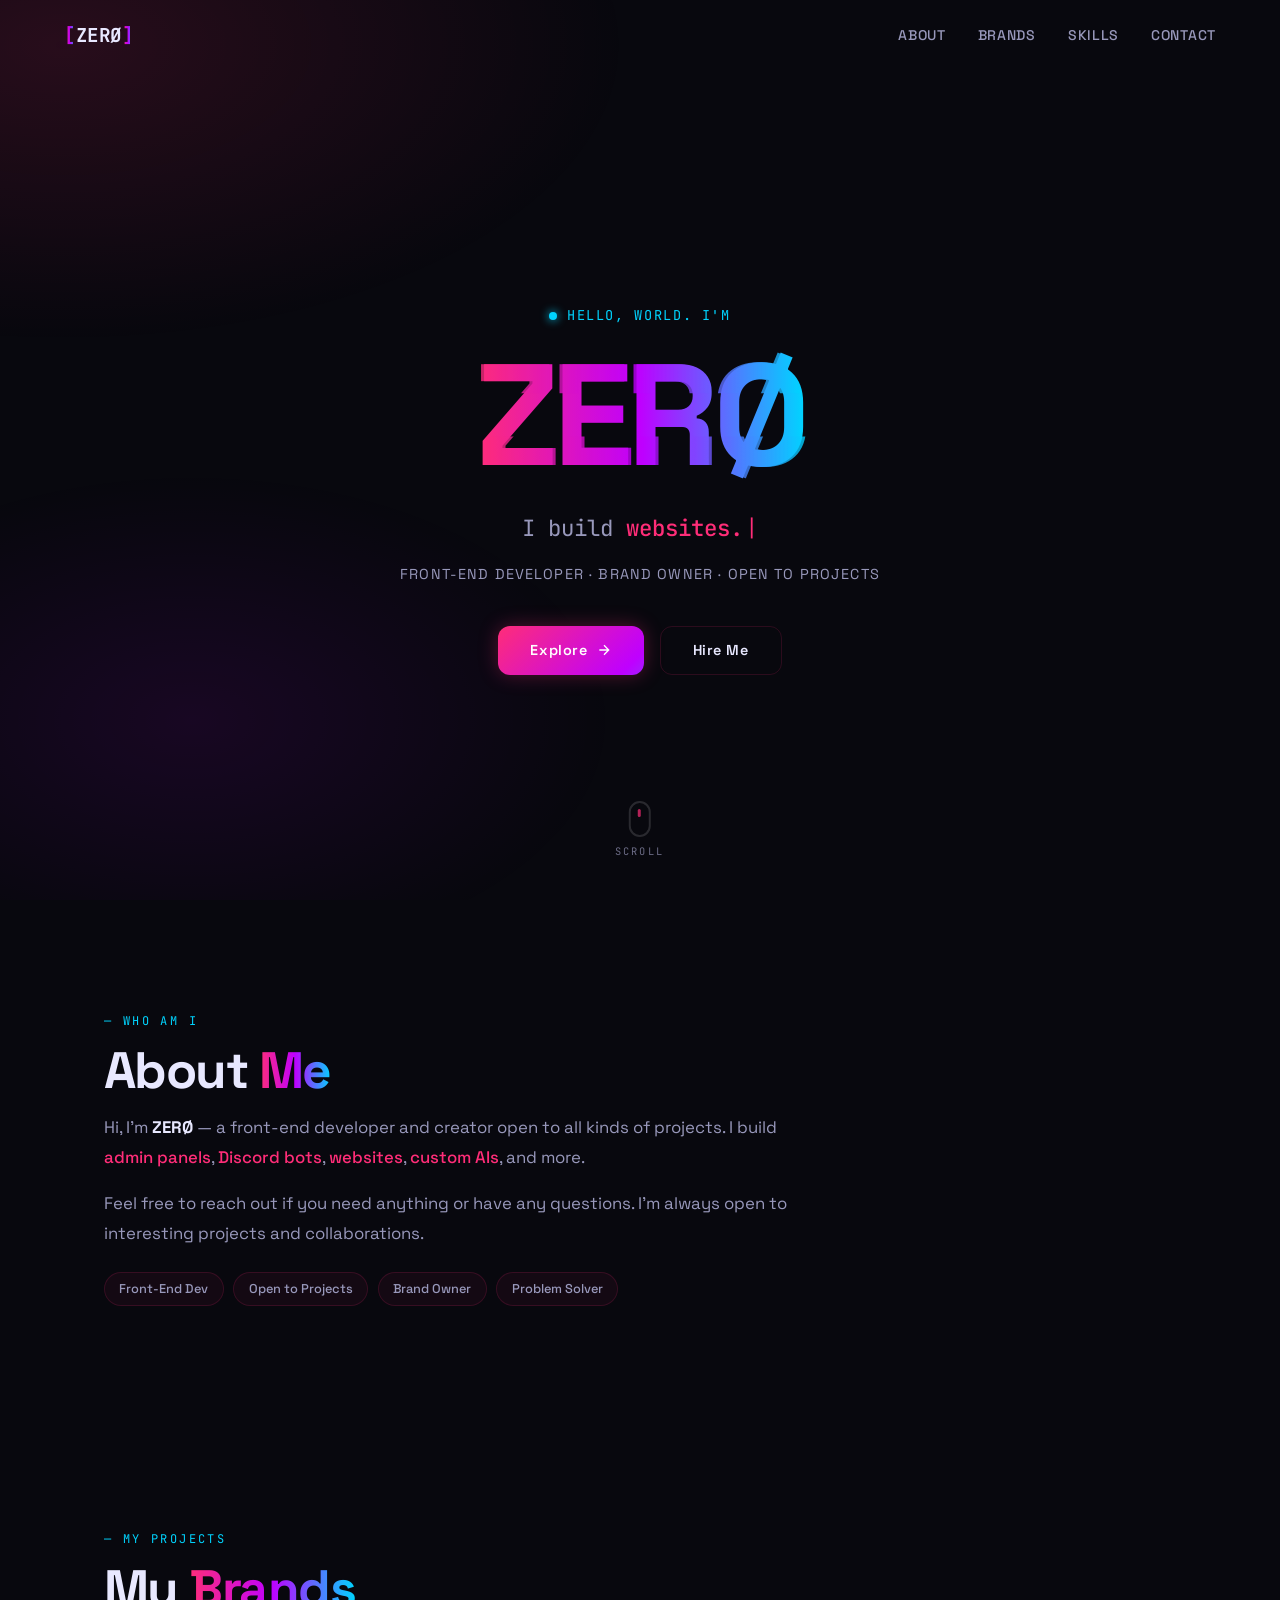
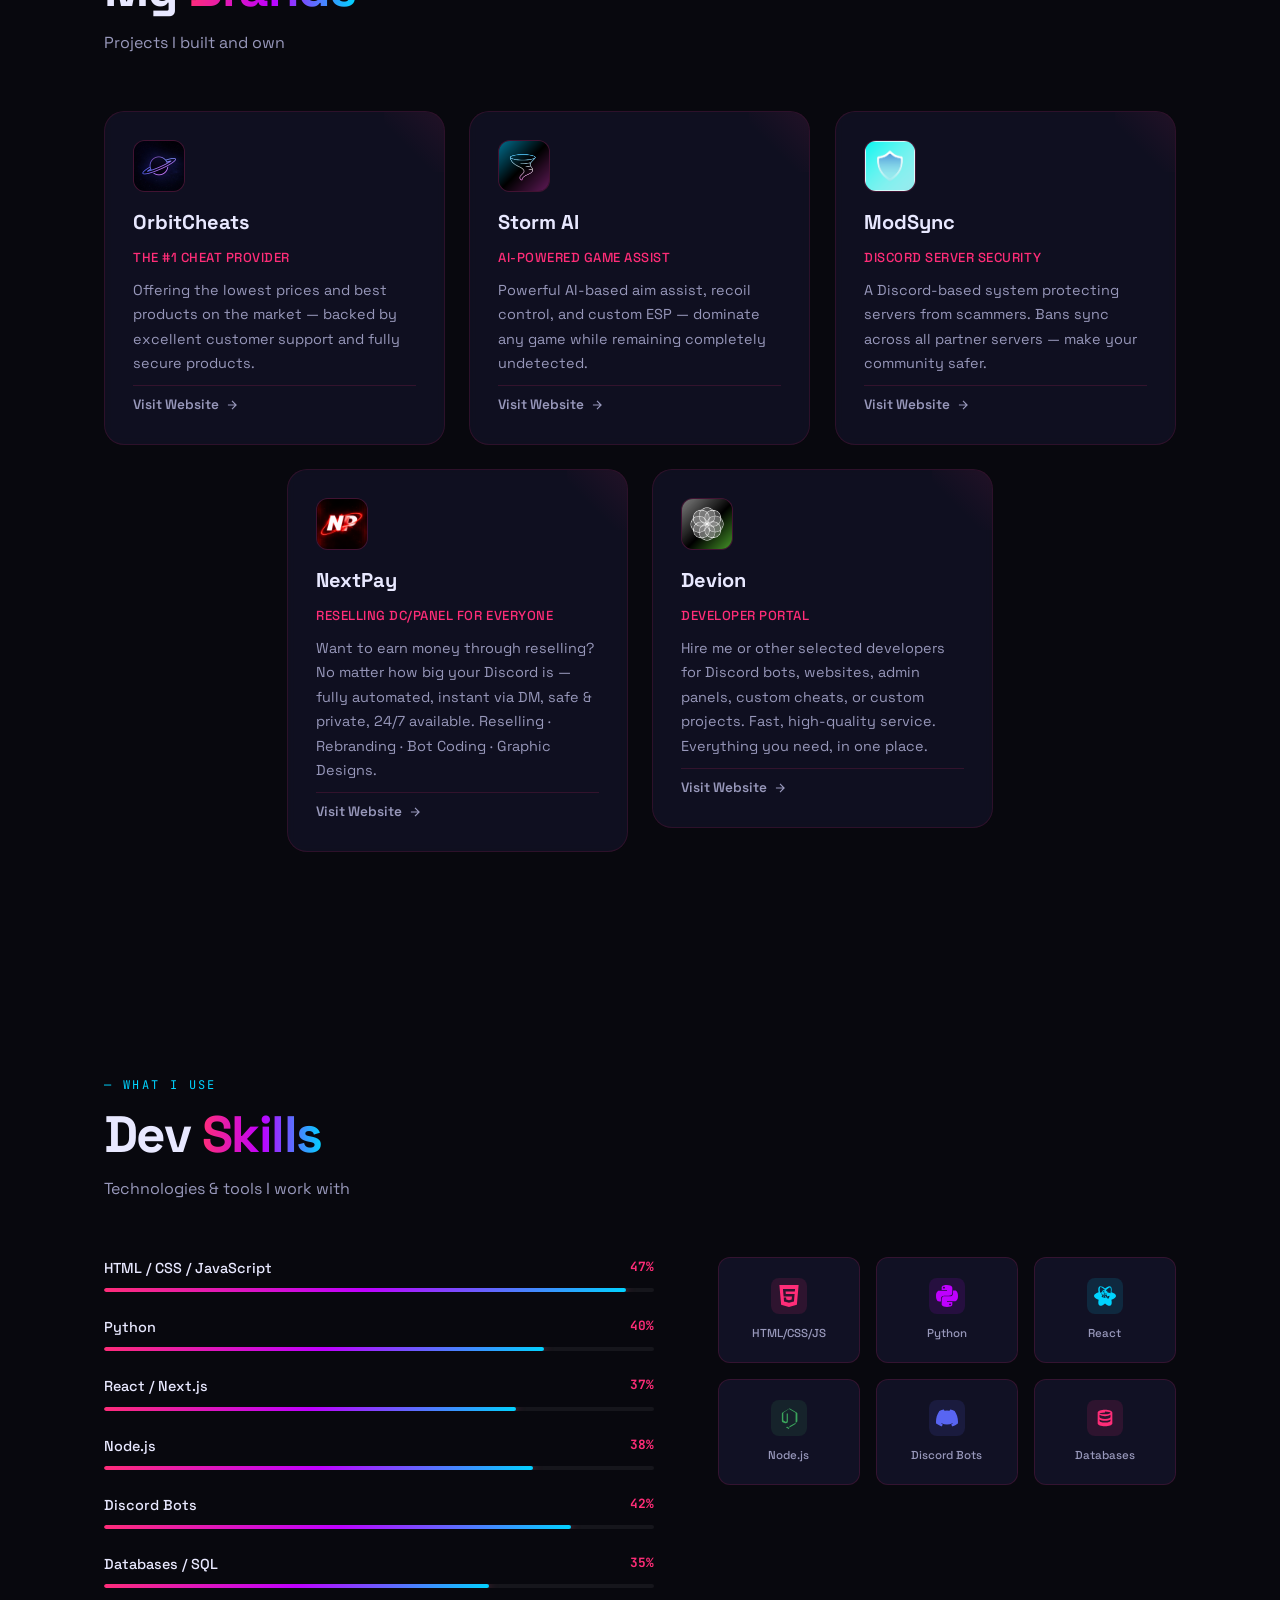
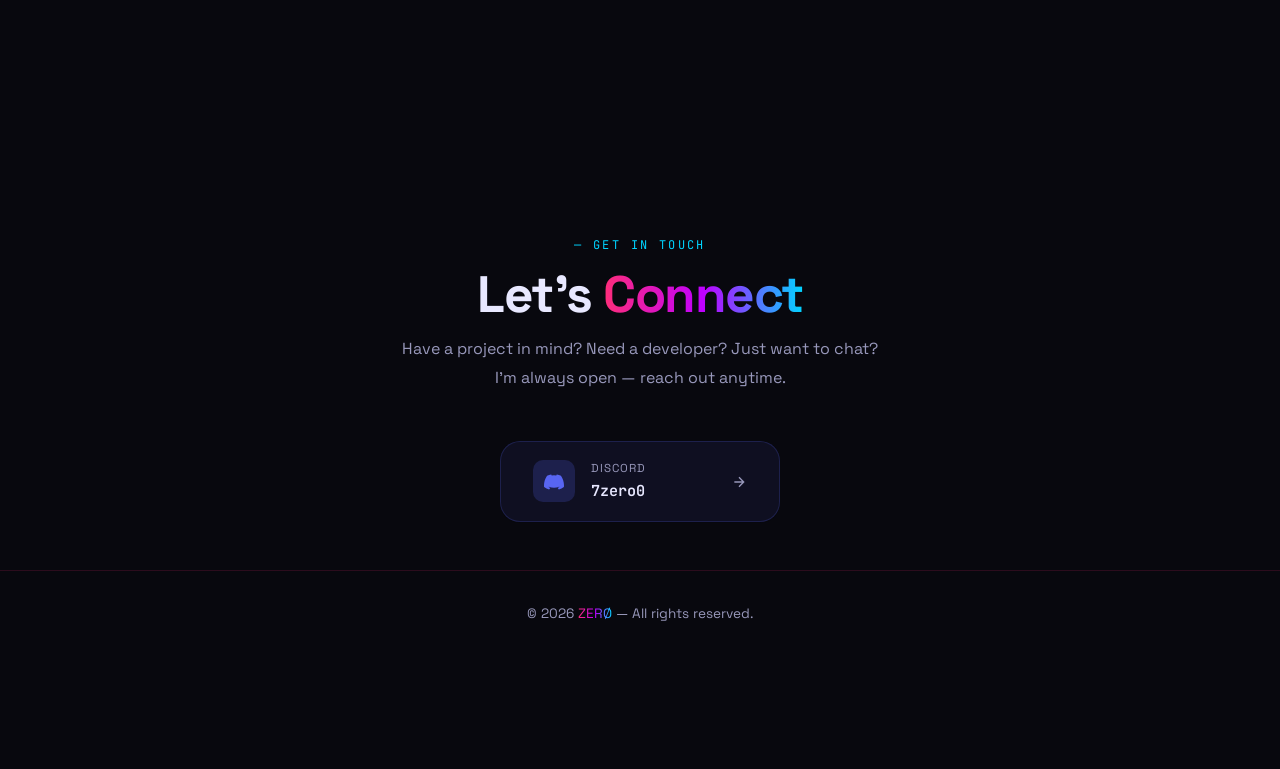
==== index.html @ 35ea1a17 "initial commit" ====
<!DOCTYPE html>
<html lang="en">
<head>
  <meta charset="UTF-8" />
  <meta name="viewport" content="width=device-width, initial-scale=1.0" />
  <title>ZERØ — Developer & Creator</title>
  <meta name="description" content="ZERØ — Front-End Developer, Brand Owner, and Creator. Open to all kinds of projects." />
  <link rel="stylesheet" href="css/style.css" />
  <link rel="preconnect" href="https://fonts.googleapis.com" />
  <link rel="preconnect" href="https://fonts.gstatic.com" crossorigin />
  <link href="https://fonts.googleapis.com/css2?family=Space+Grotesk:wght@300;400;500;600;700&family=JetBrains+Mono:wght@400;500;700&display=swap" rel="stylesheet" />
</head>
<body>

  <!-- ═══════════ LOADER ═══════════ -->
  <div id="loader">
    <div class="loader-inner">
      <div class="loader-logo">
        <span class="loader-bracket">[</span>ZERØ<span class="loader-bracket">]</span>
      </div>
      <div class="loader-bar-wrap">
        <div class="loader-bar" id="loaderBar"></div>
      </div>
      <p class="loader-text" id="loaderText">Initializing…</p>
    </div>
  </div>

  <!-- ═══════════ NAVBAR ═══════════ -->
  <nav id="navbar">
    <div class="nav-inner">
      <a href="#hero" class="nav-logo">
        <span class="logo-bracket">[</span>ZERØ<span class="logo-bracket">]</span>
      </a>
      <div class="nav-links">
        <a href="#about" class="nav-link">About</a>
        <a href="#brands" class="nav-link">Brands</a>
        <a href="#skills" class="nav-link">Skills</a>
        <a href="#contact" class="nav-link">Contact</a>
      </div>
      <button class="nav-menu-btn" id="navMenuBtn" aria-label="Menu">
        <span></span><span></span><span></span>
      </button>
    </div>
    <div class="nav-mobile-menu" id="navMobileMenu">
      <a href="#about" class="nav-mobile-link">About</a>
      <a href="#brands" class="nav-mobile-link">Brands</a>
      <a href="#skills" class="nav-mobile-link">Skills</a>
      <a href="#contact" class="nav-mobile-link">Contact</a>
    </div>
  </nav>

  <!-- ═══════════ HERO SECTION ═══════════ -->
  <section id="hero">
    <canvas id="particleCanvas"></canvas>

    <div class="hero-content">
      <div class="hero-pre-line">
        <span class="hero-pre-dot"></span>
        <span class="hero-pre-text">Hello, world. I'm</span>
      </div>
      <h1 class="hero-name">
        <span class="glitch" data-text="ZERØ">ZERØ</span>
      </h1>
      <div class="hero-tagline">
        <span class="tagline-static">I build&nbsp;</span>
        <span class="tagline-dynamic" id="typewriterEl"></span>
        <span class="typewriter-cursor">|</span>
      </div>
      <p class="hero-sub">Front-End Developer · Brand Owner · Open to Projects</p>
      <div class="hero-cta">
        <a href="#about" class="btn btn-primary">
          <span>Explore</span>
          <svg viewBox="0 0 24 24" fill="none" stroke="currentColor" stroke-width="2"><path d="M5 12h14M12 5l7 7-7 7"/></svg>
        </a>
        <a href="#contact" class="btn btn-ghost">Hire Me</a>
      </div>
    </div>

    <div class="scroll-indicator" id="scrollIndicator">
      <div class="scroll-mouse">
        <div class="scroll-wheel"></div>
      </div>
      <span>scroll</span>
    </div>
  </section>

  <!-- ═══════════ ABOUT ═══════════ -->
  <section id="about">
    <div class="section-container">
      <div class="about-grid">
        <div class="about-text reveal">
          <div class="section-label">— WHO AM I</div>
          <h2 class="section-title">About <span class="gradient-text">Me</span></h2>
          <p class="about-bio">
            Hi, I'm <strong>ZERØ</strong> — a front-end developer and creator open to all kinds of projects.
            I build <span class="inline-highlight">admin panels</span>, <span class="inline-highlight">Discord bots</span>,
            <span class="inline-highlight">websites</span>, <span class="inline-highlight">custom AIs</span>, and more.
          </p>
          <p class="about-bio">
            Feel free to reach out if you need anything or have any questions. I'm always open to interesting projects and collaborations.
          </p>
          <div class="about-tags">
            <span class="tag">Front-End Dev</span>
            <span class="tag">Open to Projects</span>
            <span class="tag">Brand Owner</span>
            <span class="tag">Problem Solver</span>
          </div>
        </div>
      </div>
    </div>
  </section>

  <!-- ═══════════ BRANDS ═══════════ -->
  <section id="brands">
    <div class="section-container">
      <div class="section-label reveal">— MY PROJECTS</div>
      <h2 class="section-title reveal">My <span class="gradient-text">Brands</span></h2>
      <p class="section-sub reveal">Projects I built and own</p>

      <div class="brands-grid">

        <!-- OrbitCheats -->
        <div class="brand-card reveal" style="--delay:0ms">
          <div class="brand-card-glow"></div>
          <div class="brand-logo-wrap">
            <img src="assets/logos/orbitcheats.jpeg" alt="OrbitCheats Logo" class="brand-logo-img"
              onload="this.classList.add('loaded'); this.nextElementSibling.style.display='none'"
              onerror="this.style.display='none'" />
            <div class="brand-logo-fallback">OC</div>
          </div>
          <h3 class="brand-name">OrbitCheats</h3>
          <p class="brand-tagline">The #1 cheat provider</p>
          <p class="brand-desc">
            Offering the lowest prices and best products on the market — backed by excellent customer support and fully secure products.
          </p>
          <a href="#" class="brand-link" target="_blank" rel="noopener">
            Visit Website
            <svg viewBox="0 0 24 24" fill="none" stroke="currentColor" stroke-width="2"><path d="M5 12h14M12 5l7 7-7 7"/></svg>
          </a>
          <div class="brand-card-corner"></div>
        </div>

        <!-- Storm AI -->
        <div class="brand-card reveal" style="--delay:200ms">
          <div class="brand-card-glow"></div>
          <div class="brand-logo-wrap">
            <img src="assets/logos/stormai.png" alt="Storm AI Logo" class="brand-logo-img"
              onload="this.classList.add('loaded'); this.nextElementSibling.style.display='none'"
              onerror="this.style.display='none'" />
            <div class="brand-logo-fallback">SAI</div>
          </div>
          <h3 class="brand-name">Storm AI</h3>
          <p class="brand-tagline">AI-powered game assist</p>
          <p class="brand-desc">
            Powerful AI-based aim assist, recoil control, and custom ESP — dominate any game while remaining completely undetected.
          </p>
          <a href="#" class="brand-link" target="_blank" rel="noopener">
            Visit Website
            <svg viewBox="0 0 24 24" fill="none" stroke="currentColor" stroke-width="2"><path d="M5 12h14M12 5l7 7-7 7"/></svg>
          </a>
          <div class="brand-card-corner"></div>
        </div>

        <!-- ModSync -->
        <div class="brand-card reveal" style="--delay:400ms">
          <div class="brand-card-glow"></div>
          <div class="brand-logo-wrap">
            <img src="assets/logos/modsync.png" alt="ModSync Logo" class="brand-logo-img"
              onload="this.classList.add('loaded'); this.nextElementSibling.style.display='none'"
              onerror="this.style.display='none'" />
            <div class="brand-logo-fallback">MS</div>
          </div>
          <h3 class="brand-name">ModSync</h3>
          <p class="brand-tagline">Discord server security</p>
          <p class="brand-desc">
            A Discord-based system protecting servers from scammers. Bans sync across all partner servers — make your community safer.
          </p>
          <a href="#" class="brand-link" target="_blank" rel="noopener">
            Visit Website
            <svg viewBox="0 0 24 24" fill="none" stroke="currentColor" stroke-width="2"><path d="M5 12h14M12 5l7 7-7 7"/></svg>
          </a>
          <div class="brand-card-corner"></div>
        </div>

        <!-- NextPay -->
        <div class="brand-card reveal" style="--delay:600ms">
          <div class="brand-card-glow"></div>
          <div class="brand-logo-wrap">
            <img src="assets/logos/nextpay.png" alt="NextPay Logo" class="brand-logo-img"
              onload="this.classList.add('loaded'); this.nextElementSibling.style.display='none'"
              onerror="this.style.display='none'" />
            <div class="brand-logo-fallback">NP</div>
          </div>
          <h3 class="brand-name">NextPay</h3>
          <p class="brand-tagline">Reselling DC/Panel for everyone</p>
          <p class="brand-desc">
            Want to earn money through reselling? No matter how big your Discord is — fully automated, instant via DM, safe &amp; private, 24/7 available. Reselling · Rebranding · Bot Coding · Graphic Designs.
          </p>
          <a href="#" class="brand-link" target="_blank" rel="noopener">
            Visit Website
            <svg viewBox="0 0 24 24" fill="none" stroke="currentColor" stroke-width="2"><path d="M5 12h14M12 5l7 7-7 7"/></svg>
          </a>
          <div class="brand-card-corner"></div>
        </div>

        <!-- Devion -->
        <div class="brand-card reveal" style="--delay:800ms">
          <div class="brand-card-glow"></div>
          <div class="brand-logo-wrap">
            <img src="assets/logos/devion.png" alt="Devion Logo" class="brand-logo-img"
              onload="this.classList.add('loaded'); this.nextElementSibling.style.display='none'"
              onerror="this.style.display='none'" />
            <div class="brand-logo-fallback">DEV</div>
          </div>
          <h3 class="brand-name">Devion</h3>
          <p class="brand-tagline">Developer portal</p>
          <p class="brand-desc">
            Hire me or other selected developers for Discord bots, websites, admin panels, custom cheats, or custom projects. Fast, high-quality service. Everything you need, in one place.
          </p>
          <a href="#" class="brand-link" target="_blank" rel="noopener">
            Visit Website
            <svg viewBox="0 0 24 24" fill="none" stroke="currentColor" stroke-width="2"><path d="M5 12h14M12 5l7 7-7 7"/></svg>
          </a>
          <div class="brand-card-corner"></div>
        </div>

      </div>
    </div>
  </section>

  <!-- ═══════════ SKILLS ═══════════ -->
  <section id="skills">
    <div class="section-container">
      <div class="section-label reveal">— WHAT I USE</div>
      <h2 class="section-title reveal">Dev <span class="gradient-text">Skills</span></h2>
      <p class="section-sub reveal">Technologies & tools I work with</p>

      <div class="skills-layout">

        <div class="skill-bars reveal-left">
          <div class="skill-item" data-width="95">
            <div class="skill-header">
              <span class="skill-name">HTML / CSS / JavaScript</span>
              <span class="skill-pct">95%</span>
            </div>
            <div class="skill-track"><div class="skill-fill"></div></div>
          </div>
          <div class="skill-item" data-width="80">
            <div class="skill-header">
              <span class="skill-name">Python</span>
              <span class="skill-pct">80%</span>
            </div>
            <div class="skill-track"><div class="skill-fill"></div></div>
          </div>
          <div class="skill-item" data-width="75">
            <div class="skill-header">
              <span class="skill-name">React / Next.js</span>
              <span class="skill-pct">75%</span>
            </div>
            <div class="skill-track"><div class="skill-fill"></div></div>
          </div>
          <div class="skill-item" data-width="78">
            <div class="skill-header">
              <span class="skill-name">Node.js</span>
              <span class="skill-pct">78%</span>
            </div>
            <div class="skill-track"><div class="skill-fill"></div></div>
          </div>
          <div class="skill-item" data-width="85">
            <div class="skill-header">
              <span class="skill-name">Discord Bots</span>
              <span class="skill-pct">85%</span>
            </div>
            <div class="skill-track"><div class="skill-fill"></div></div>
          </div>
          <div class="skill-item" data-width="70">
            <div class="skill-header">
              <span class="skill-name">Databases / SQL</span>
              <span class="skill-pct">70%</span>
            </div>
            <div class="skill-track"><div class="skill-fill"></div></div>
          </div>
        </div>

        <div class="skill-icons reveal-right">
          <div class="skill-icon-card" data-tilt>
            <div class="sic-icon html-icon">
              <svg viewBox="0 0 24 24" fill="currentColor"><path d="M1.5 0h21l-1.91 21.563L11.977 24l-8.564-2.438L1.5 0zm7.031 9.75l-.232-2.718 10.059.003.23-2.622L5.412 4.41l.698 8.01h9.126l-.326 3.426-2.91.804-2.955-.81-.188-2.11H6.248l.33 4.171L12 19.351l5.379-1.443.744-8.157H8.531z"/></svg>
            </div>
            <span>HTML/CSS/JS</span>
          </div>
          <div class="skill-icon-card" data-tilt>
            <div class="sic-icon py-icon">
              <svg viewBox="0 0 24 24" fill="currentColor"><path d="M11.914 0C5.82 0 6.2 2.656 6.2 2.656l.007 2.752h5.814v.826H3.9S0 5.789 0 11.969c0 6.18 3.403 5.963 3.403 5.963h2.032v-2.867s-.109-3.402 3.351-3.402h5.765s3.24.052 3.24-3.13V3.19S18.28 0 11.914 0zm-3.21 1.843a1.043 1.043 0 1 1 0 2.086 1.043 1.043 0 0 1 0-2.086zM12.086 24c6.094 0 5.714-2.656 5.714-2.656l-.007-2.752h-5.814v-.826H20.1S24 18.211 24 12.031c0-6.18-3.403-5.963-3.403-5.963h-2.032v2.867s.109 3.402-3.351 3.402H9.449S6.209 12.285 6.209 15.467v5.342S5.72 24 12.086 24zm3.21-1.843a1.043 1.043 0 1 1 0-2.086 1.043 1.043 0 0 1 0 2.086z"/></svg>
            </div>
            <span>Python</span>
          </div>
          <div class="skill-icon-card" data-tilt>
            <div class="sic-icon react-icon">
              <svg viewBox="0 0 24 24" fill="currentColor"><path d="M14.23 12.004a2.236 2.236 0 0 1-2.235 2.236 2.236 2.236 0 0 1-2.236-2.236 2.236 2.236 0 0 1 2.235-2.236 2.236 2.236 0 0 1 2.236 2.236zm2.648-10.69c-1.346 0-3.107.96-4.888 2.622-1.78-1.653-3.542-2.602-4.887-2.602-.41 0-.783.093-1.106.278-1.375.793-1.683 3.264-.973 6.365C1.98 8.917 0 10.42 0 12.004c0 1.59 1.99 3.097 5.043 4.03-.704 3.113-.39 5.588.988 6.38.32.187.69.275 1.102.275 1.345 0 3.107-.96 4.888-2.624 1.78 1.654 3.542 2.603 4.887 2.603.41 0 .783-.09 1.106-.275 1.374-.792 1.683-3.263.973-6.365C22.02 15.096 24 13.59 24 12.004c0-1.59-1.99-3.097-5.043-4.032.704-3.11.39-5.587-.988-6.38a2.167 2.167 0 0 0-1.088-.278zm-.005 1.09c.247 0 .45.05.63.153.987.57 1.21 2.694.665 5.408-.062.307-.133.622-.214.94a23.5 23.5 0 0 0-3.048-.822 23.35 23.35 0 0 0-2.008-2.44c1.106-1.047 2.19-1.84 3.166-2.338.374-.19.72-.286 1.01-.286v-.615zm-9.25.068c.29 0 .64.095 1.01.285.977.5 2.06 1.286 3.166 2.338a23.507 23.507 0 0 0-2.012 2.44 23.56 23.56 0 0 0-3.049.82c-.081-.313-.15-.617-.212-.907-.55-2.727-.33-4.855.657-5.42.176-.1.38-.155.63-.155l-.19.599zm4.735 6.931a23.18 23.18 0 0 1 .79-.014c.265 0 .527.005.788.014L12 11.38l-.637 1.023zm-3.779-1.75a23.25 23.25 0 0 1 1.43-2.51c.302.434.59.884.857 1.347.268.462.512.927.733 1.39a21.66 21.66 0 0 0-3.02-.227zm6.557-.227c-.27-.463-.514-.927-.733-1.39a21.18 21.18 0 0 0-.857-1.347 21.18 21.18 0 0 1 1.433 2.51c-.267.01-.538.018-.81.028l-.033-.801zm-5.81 4.29a23.178 23.178 0 0 1-1.43-2.51c.268.01.54.018.81.027l.036.8a21.66 21.66 0 0 1 .584 1.682zm3.779 1.75a23.18 23.18 0 0 1-.79.014c-.265 0-.527-.005-.788-.014L12 12.62l.637-1.023zm-5.025-.796c.302-.434.59-.884.857-1.347.268-.462.512-.927.733-1.39.276.79.588 1.59.938 2.39-.27.46-.54.915-.81 1.347a21.74 21.74 0 0 1-1.718-.999zm5.025 2.546a21.18 21.18 0 0 1-1.433-2.51c.267-.01.538-.018.81-.028l.033.801a21.18 21.18 0 0 1-.41 1.737zm3.779-2.546c-.27.463-.514.927-.733 1.39a21.18 21.18 0 0 0-.857 1.347 21.18 21.18 0 0 1-1.433-2.51c.267.01.538.018.81.028l.033-.801a21.66 21.66 0 0 1 2.18-.454zm-5.81-4.29c.27.045.54.094.81.152a21.18 21.18 0 0 1-.584 1.682l-.036.8c-.27-.01-.54-.018-.81-.027a23.178 23.178 0 0 1 .62-2.607z"/></svg>
            </div>
            <span>React</span>
          </div>
          <div class="skill-icon-card" data-tilt>
            <div class="sic-icon node-icon">
              <svg viewBox="0 0 24 24" fill="currentColor"><path d="M11.998 24a1.46 1.46 0 0 1-.733-.196l-2.335-1.38c-.348-.195-.178-.264-.063-.304.465-.162.559-.198 1.054-.479a.176.176 0 0 1 .171.014l1.793 1.063c.065.037.157.037.216 0l6.991-4.037c.065-.037.107-.111.107-.187V6.506c0-.079-.042-.15-.11-.189l-6.988-4.033a.208.208 0 0 0-.214 0L5.892 6.317c-.068.04-.11.112-.11.19v8.07c0 .079.042.152.109.188l1.914 1.105c1.039.52 1.674-.092 1.674-.708V7.259c0-.114.091-.202.203-.202h.883c.11 0 .202.088.202.202v8.403c0 1.388-.757 2.183-2.075 2.183-.405 0-.724 0-1.614-.439L4.944 16.5a1.474 1.474 0 0 1-.733-1.274V7.157c0-.526.28-1.015.733-1.274l6.991-4.04a1.52 1.52 0 0 1 1.466 0l6.991 4.04c.453.26.734.749.734 1.274v8.07c0 .526-.281 1.013-.734 1.275l-6.991 4.039a1.46 1.46 0 0 1-.733.196z"/></svg>
            </div>
            <span>Node.js</span>
          </div>
          <div class="skill-icon-card" data-tilt>
            <div class="sic-icon discord-icon">
              <svg viewBox="0 0 24 24" fill="currentColor"><path d="M20.317 4.37a19.791 19.791 0 0 0-4.885-1.515.074.074 0 0 0-.079.037c-.21.375-.444.864-.608 1.25a18.27 18.27 0 0 0-5.487 0 12.64 12.64 0 0 0-.617-1.25.077.077 0 0 0-.079-.037A19.736 19.736 0 0 0 3.677 4.37a.07.07 0 0 0-.032.027C.533 9.046-.32 13.58.099 18.057a.082.082 0 0 0 .031.057 19.9 19.9 0 0 0 5.993 3.03.078.078 0 0 0 .084-.028c.462-.63.874-1.295 1.226-1.994a.076.076 0 0 0-.041-.106 13.107 13.107 0 0 1-1.872-.892.077.077 0 0 1-.008-.128 10.2 10.2 0 0 0 .372-.292.074.074 0 0 1 .077-.01c3.928 1.793 8.18 1.793 12.062 0a.074.074 0 0 1 .078.01c.12.098.246.198.373.292a.077.077 0 0 1-.006.127 12.299 12.299 0 0 1-1.873.892.077.077 0 0 0-.041.107c.36.698.772 1.362 1.225 1.993a.076.076 0 0 0 .084.028 19.839 19.839 0 0 0 6.002-3.03.077.077 0 0 0 .032-.054c.5-5.177-.838-9.674-3.549-13.66a.061.061 0 0 0-.031-.03z"/></svg>
            </div>
            <span>Discord Bots</span>
          </div>
          <div class="skill-icon-card" data-tilt>
            <div class="sic-icon db-icon">
              <svg viewBox="0 0 24 24" fill="currentColor"><path d="M12 3C7.582 3 4 4.343 4 6v12c0 1.657 3.582 3 8 3s8-1.343 8-3V6c0-1.657-3.582-3-8-3zm0 2c3.866 0 6 1.007 6 1 0 .993-2.134 2-6 2S6 6.993 6 7c0-.007 2.134-1 6-1zm6 3.5V11c0 .993-2.134 2-6 2s-6-1.007-6-2V8.5c1.312.91 3.464 1.5 6 1.5s4.688-.59 6-1.5zm0 5V15c0 .993-2.134 2-6 2s-6-1.007-6-2v-1.5c1.312.91 3.464 1.5 6 1.5s4.688-.59 6-1.5z"/></svg>
            </div>
            <span>Databases</span>
          </div>
        </div>
      </div>
    </div>
  </section>

  <!-- ═══════════ CONTACT ═══════════ -->
  <section id="contact">
    <div class="section-container">
      <div class="contact-inner reveal">
        <div class="section-label">— GET IN TOUCH</div>
        <h2 class="section-title">Let's <span class="gradient-text">Connect</span></h2>
        <p class="contact-sub">
          Have a project in mind? Need a developer? Just want to chat?<br />
          I'm always open — reach out anytime.
        </p>
        <div class="contact-links">
          <a href="https://discord.com/users/1229013813886717976" target="_blank" rel="noopener" class="contact-card">
            <div class="contact-card-icon discord-bg">
              <svg viewBox="0 0 24 24" fill="currentColor"><path d="M20.317 4.37a19.791 19.791 0 0 0-4.885-1.515.074.074 0 0 0-.079.037c-.21.375-.444.864-.608 1.25a18.27 18.27 0 0 0-5.487 0 12.64 12.64 0 0 0-.617-1.25.077.077 0 0 0-.079-.037A19.736 19.736 0 0 0 3.677 4.37a.07.07 0 0 0-.032.027C.533 9.046-.32 13.58.099 18.057a.082.082 0 0 0 .031.057 19.9 19.9 0 0 0 5.993 3.03.078.078 0 0 0 .084-.028c.462-.63.874-1.295 1.226-1.994a.076.076 0 0 0-.041-.106 13.107 13.107 0 0 1-1.872-.892.077.077 0 0 1-.008-.128 10.2 10.2 0 0 0 .372-.292.074.074 0 0 1 .077-.01c3.928 1.793 8.18 1.793 12.062 0a.074.074 0 0 1 .078.01c.12.098.246.198.373.292a.077.077 0 0 1-.006.127 12.299 12.299 0 0 1-1.873.892.077.077 0 0 0-.041.107c.36.698.772 1.362 1.225 1.993a.076.076 0 0 0 .084.028 19.839 19.839 0 0 0 6.002-3.03.077.077 0 0 0 .032-.054c.5-5.177-.838-9.674-3.549-13.66a.061.061 0 0 0-.031-.03z"/></svg>
            </div>
            <div class="contact-card-text">
              <span class="contact-card-label">Discord</span>
              <span class="contact-card-value">7zero0</span>
            </div>
            <svg class="contact-card-arrow" viewBox="0 0 24 24" fill="none" stroke="currentColor" stroke-width="2"><path d="M5 12h14M12 5l7 7-7 7"/></svg>
          </a>
        </div>
      </div>
    </div>
    <!-- Footer -->
    <footer class="footer">
      <p>© 2026 <span class="gradient-text">ZERØ</span> — All rights reserved.</p>
    </footer>
  </section>

  <!-- ═══════════ SCRIPTS ═══════════ -->
  <script src="js/main.js"></script>
  <script src="js/animations.js"></script>
</body>
</html>
---- css/style.css ----
/* ═══════════════════════════════════════════
   ZERO — Personal Website
   Color Palette: Pink + Purple + Ice Blue
   Author: Zero
═══════════════════════════════════════════ */

/* ── Variables ── */
:root {
  --bg:          #08080E;
  --bg-2:        #0D0D18;
  --bg-3:        #111124;
  --pink:        #FF2D78;
  --purple:      #BF00FF;
  --blue:        #00D4FF;
  --white:       #E8E8FF;
  --white-muted: #9898BB;
  --border:      rgba(255,45,120,0.15);
  --border-blue: rgba(0,212,255,0.15);
  --glow-pink:   0 0 30px rgba(255,45,120,0.35);
  --glow-blue:   0 0 30px rgba(0,212,255,0.35);
  --glow-purple: 0 0 30px rgba(191,0,255,0.35);
  --grad:        linear-gradient(135deg, var(--pink), var(--purple), var(--blue));
  --grad-text:   linear-gradient(90deg, var(--pink) 0%, var(--purple) 50%, var(--blue) 100%);
  --radius:      12px;
  --radius-lg:   20px;
  --transition:  0.3s ease;
  --font-main:   'Space Grotesk', sans-serif;
  --font-mono:   'JetBrains Mono', monospace;
}

/* ── Reset & Base ── */
*, *::before, *::after { box-sizing: border-box; margin: 0; padding: 0; }

html {
  scroll-behavior: smooth;
  scrollbar-width: thin;
  scrollbar-color: var(--pink) var(--bg-2);
}
html::-webkit-scrollbar { width: 4px; }
html::-webkit-scrollbar-track { background: var(--bg-2); }
html::-webkit-scrollbar-thumb { background: var(--pink); border-radius: 2px; }

body {
  background: var(--bg);
  color: var(--white);
  font-family: var(--font-main);
  font-size: 16px;
  line-height: 1.6;
  overflow-x: hidden;
  cursor: default;
}

/* Single unified background gradient — fixed so it looks the same in every section */
body::before {
  content: '';
  position: fixed;
  inset: 0;
  z-index: 0;
  pointer-events: none;
  background:
    radial-gradient(ellipse 80% 60% at 5% 5%, rgba(255,45,120,0.13) 0%, transparent 55%),
    radial-gradient(ellipse 60% 50% at 15% 80%, rgba(191,0,255,0.09) 0%, transparent 55%);
}

section { position: relative; z-index: 1; }

a { text-decoration: none; color: inherit; }
img { display: block; max-width: 100%; }
button { cursor: pointer; font-family: inherit; border: none; background: none; }

/* ════════════════════════════════════
   LOADER
════════════════════════════════════ */
#loader {
  position: fixed;
  inset: 0;
  z-index: 9999;
  background: var(--bg);
  display: flex;
  align-items: center;
  justify-content: center;
  transition: opacity 0.7s ease, visibility 0.7s ease;
}

#loader.hidden {
  opacity: 0;
  visibility: hidden;
  pointer-events: none;
}

.loader-inner {
  display: flex;
  flex-direction: column;
  align-items: center;
  gap: 1.5rem;
  width: 260px;
}

.loader-logo {
  font-family: var(--font-mono);
  font-size: 2rem;
  font-weight: 700;
  color: var(--white);
  letter-spacing: 0.05em;
  animation: loaderPulse 1.6s ease-in-out infinite;
}

.loader-bracket {
  background: var(--grad-text);
  -webkit-background-clip: text;
  -webkit-text-fill-color: transparent;
  background-clip: text;
}

.loader-bar-wrap {
  width: 100%;
  height: 3px;
  background: rgba(255,255,255,0.07);
  border-radius: 2px;
  overflow: hidden;
}

.loader-bar {
  height: 100%;
  width: 0%;
  background: var(--grad);
  border-radius: 2px;
  transition: width 0.08s linear;
  box-shadow: 0 0 12px rgba(255,45,120,0.6);
}

.loader-text {
  font-family: var(--font-mono);
  font-size: 0.72rem;
  color: var(--white-muted);
  letter-spacing: 0.18em;
  text-transform: uppercase;
}

@keyframes loaderPulse {
  0%, 100% { opacity: 1; }
  50%       { opacity: 0.5; }
}

/* ════════════════════════════════════
   NAVBAR
════════════════════════════════════ */
#navbar {
  position: fixed;
  top: 0;
  left: 0;
  right: 0;
  z-index: 100;
  padding: 0 5%;
  transition: background 0.4s, box-shadow 0.4s, padding 0.4s;
}

#navbar.scrolled {
  background: rgba(8, 8, 14, 0.85);
  backdrop-filter: blur(20px);
  -webkit-backdrop-filter: blur(20px);
  box-shadow: 0 1px 0 var(--border);
  padding-top: 0;
}

.nav-inner {
  display: flex;
  align-items: center;
  justify-content: space-between;
  height: 70px;
}

.nav-logo {
  font-family: var(--font-mono);
  font-size: 1.2rem;
  font-weight: 700;
  letter-spacing: -0.02em;
  color: var(--white);
  transition: var(--transition);
}

.logo-bracket {
  background: var(--grad-text);
  -webkit-background-clip: text;
  -webkit-text-fill-color: transparent;
  background-clip: text;
}

.nav-logo:hover { opacity: 0.8; }

.nav-links {
  display: flex;
  gap: 2rem;
}

.nav-link {
  font-size: 0.875rem;
  font-weight: 500;
  color: var(--white-muted);
  letter-spacing: 0.05em;
  text-transform: uppercase;
  position: relative;
  transition: color var(--transition);
}
.nav-link::after {
  content: '';
  position: absolute;
  bottom: -4px;
  left: 0;
  width: 0;
  height: 1px;
  background: var(--grad-text);
  transition: width var(--transition);
}
.nav-link:hover { color: var(--white); }
.nav-link:hover::after { width: 100%; }

.nav-menu-btn {
  display: none;
  flex-direction: column;
  gap: 5px;
  padding: 8px;
}
.nav-menu-btn span {
  display: block;
  width: 22px;
  height: 2px;
  background: var(--white);
  border-radius: 2px;
  transition: var(--transition);
}

.nav-mobile-menu {
  display: none;
  flex-direction: column;
  background: rgba(8,8,14,0.97);
  backdrop-filter: blur(20px);
  border-top: 1px solid var(--border);
  padding: 1rem 5%;
}
.nav-mobile-link {
  padding: 0.75rem 0;
  font-size: 0.9rem;
  color: var(--white-muted);
  border-bottom: 1px solid var(--border);
  transition: color var(--transition);
}
.nav-mobile-link:last-child { border-bottom: none; }
.nav-mobile-link:hover { color: var(--white); }

/* ════════════════════════════════════
   HERO SECTION
════════════════════════════════════ */
#hero {
  position: relative;
  min-height: 100vh;
  display: flex;
  align-items: center;
  justify-content: center;
  overflow: hidden;
}

#particleCanvas {
  position: absolute;
  inset: 0;
  z-index: 0;
}

/* hero-bg-gradient removed — universal body::before handles all backgrounds */

.hero-content {
  position: relative;
  z-index: 2;
  text-align: center;
  padding: 80px 5% 0;
  max-width: 900px;
}

.hero-pre-line {
  display: flex;
  align-items: center;
  justify-content: center;
  gap: 0.6rem;
  margin-bottom: 1rem;
  opacity: 0;
  animation: fadeSlideUp 0.8s 0.3s forwards;
}
.hero-pre-dot {
  width: 8px; height: 8px;
  border-radius: 50%;
  background: var(--blue);
  box-shadow: 0 0 10px var(--blue);
  animation: pulse 2s infinite;
}
.hero-pre-text {
  font-family: var(--font-mono);
  font-size: 0.85rem;
  color: var(--blue);
  letter-spacing: 0.12em;
  text-transform: uppercase;
}

/* Glitch Effect */
.hero-name {
  font-size: clamp(4rem, 12vw, 9rem);
  font-weight: 700;
  line-height: 1;
  letter-spacing: -0.04em;
  margin-bottom: 1.5rem;
  opacity: 0;
  animation: fadeSlideUp 0.8s 0.5s forwards;
}

.glitch {
  position: relative;
  display: inline-block;
  background: var(--grad-text);
  -webkit-background-clip: text;
  -webkit-text-fill-color: transparent;
  background-clip: text;
}

.glitch::before,
.glitch::after {
  content: attr(data-text);
  position: absolute;
  top: 0; left: 0;
  width: 100%;
  background: var(--grad-text);
  -webkit-background-clip: text;
  -webkit-text-fill-color: transparent;
  background-clip: text;
}

.glitch::before {
  animation: glitch1 4s infinite;
  clip-path: polygon(0 0, 100% 0, 100% 35%, 0 35%);
  transform: translate(-3px, 0);
  opacity: 0.8;
}
.glitch::after {
  animation: glitch2 4s infinite;
  clip-path: polygon(0 65%, 100% 65%, 100% 100%, 0 100%);
  transform: translate(3px, 0);
  opacity: 0.8;
}

.hero-tagline {
  display: flex;
  align-items: center;
  justify-content: center;
  gap: 0;
  font-family: var(--font-mono);
  font-size: clamp(1rem, 2.5vw, 1.4rem);
  color: var(--white-muted);
  margin-bottom: 1rem;
  opacity: 0;
  animation: fadeSlideUp 0.8s 0.7s forwards;
}

.tagline-dynamic {
  color: var(--pink);
  font-weight: 500;
}

.typewriter-cursor {
  color: var(--pink);
  animation: blink 1s infinite;
  font-weight: 300;
  margin-left: 2px;
}

.hero-sub {
  font-size: 0.9rem;
  color: var(--white-muted);
  letter-spacing: 0.08em;
  text-transform: uppercase;
  margin-bottom: 2.5rem;
  opacity: 0;
  animation: fadeSlideUp 0.8s 0.9s forwards;
}

.hero-cta {
  display: flex;
  gap: 1rem;
  justify-content: center;
  flex-wrap: wrap;
  opacity: 0;
  animation: fadeSlideUp 0.8s 1.1s forwards;
}

.btn {
  display: inline-flex;
  align-items: center;
  gap: 0.5rem;
  padding: 0.75rem 2rem;
  border-radius: var(--radius);
  font-size: 0.9rem;
  font-weight: 600;
  letter-spacing: 0.04em;
  transition: all var(--transition);
  position: relative;
  overflow: hidden;
}

.btn-primary {
  background: var(--grad);
  background-size: 200%;
  color: white;
  box-shadow: 0 0 20px rgba(255,45,120,0.3);
}
.btn-primary::before {
  content: '';
  position: absolute;
  inset: 0;
  background: linear-gradient(135deg, var(--blue), var(--purple), var(--pink));
  opacity: 0;
  transition: opacity var(--transition);
}
.btn-primary:hover::before { opacity: 1; }
.btn-primary:hover { box-shadow: 0 0 30px rgba(255,45,120,0.5), 0 0 60px rgba(255,45,120,0.2); transform: translateY(-2px); }
.btn-primary span, .btn-primary svg { position: relative; z-index: 1; }
.btn-primary svg { width: 16px; height: 16px; transition: transform var(--transition); }
.btn-primary:hover svg { transform: translateX(4px); }

.btn-ghost {
  background: transparent;
  color: var(--white);
  border: 1px solid var(--border);
}
.btn-ghost:hover {
  border-color: var(--pink);
  color: var(--pink);
  box-shadow: var(--glow-pink);
  transform: translateY(-2px);
}

/* Scroll Indicator */
.scroll-indicator {
  position: absolute;
  bottom: 2.5rem;
  left: 50%;
  transform: translateX(-50%);
  z-index: 2;
  display: flex;
  flex-direction: column;
  align-items: center;
  gap: 0.4rem;
  opacity: 0;
  animation: fadeIn 1s 1.5s forwards;
}
.scroll-mouse {
  width: 22px;
  height: 36px;
  border: 2px solid rgba(255,255,255,0.2);
  border-radius: 11px;
  display: flex;
  justify-content: center;
  padding-top: 6px;
}
.scroll-wheel {
  width: 3px;
  height: 8px;
  background: var(--pink);
  border-radius: 2px;
  animation: scrollWheel 1.8s infinite;
}
.scroll-indicator span {
  font-family: var(--font-mono);
  font-size: 0.65rem;
  color: var(--white-muted);
  letter-spacing: 0.2em;
  text-transform: uppercase;
}

/* ════════════════════════════════════
   SECTION SHARED STYLES
════════════════════════════════════ */
section {
  padding: 7rem 0;
}

.section-container {
  max-width: 1200px;
  margin: 0 auto;
  padding: 0 5%;
}

.section-label {
  font-family: var(--font-mono);
  font-size: 0.75rem;
  color: var(--blue);
  letter-spacing: 0.2em;
  text-transform: uppercase;
  margin-bottom: 0.75rem;
}

.section-title {
  font-size: clamp(2.2rem, 5vw, 3.2rem);
  font-weight: 700;
  line-height: 1.1;
  letter-spacing: -0.03em;
  margin-bottom: 0.75rem;
}

.section-sub {
  font-size: 1rem;
  color: var(--white-muted);
  margin-bottom: 3.5rem;
}

.gradient-text {
  background: var(--grad-text);
  -webkit-background-clip: text;
  -webkit-text-fill-color: transparent;
  background-clip: text;
}

/* ════════════════════════════════════
   ABOUT SECTION
════════════════════════════════════ */
#about { background: transparent; }

.about-grid {
  max-width: 700px;
}

.about-bio {
  font-size: 1.05rem;
  color: var(--white-muted);
  margin-bottom: 1rem;
  line-height: 1.8;
}
.about-bio strong { color: var(--white); }

.inline-highlight {
  color: var(--pink);
  font-weight: 500;
}

.about-tags {
  display: flex;
  flex-wrap: wrap;
  gap: 0.6rem;
  margin-top: 1.5rem;
}

.tag {
  padding: 0.35rem 0.9rem;
  border-radius: 100px;
  border: 1px solid var(--border);
  font-size: 0.8rem;
  font-weight: 500;
  color: var(--white-muted);
  background: rgba(255,45,120,0.05);
  transition: all var(--transition);
}
.tag:hover {
  border-color: var(--pink);
  color: var(--pink);
  background: rgba(255,45,120,0.1);
  transform: translateY(-2px);
}

/* ════════════════════════════════════
   BRANDS SECTION
════════════════════════════════════ */
#brands {
  background: transparent;
}

.brands-grid {
  display: grid;
  grid-template-columns: repeat(6, 1fr);
  gap: 1.5rem;
  align-items: start;
}

/* Row 1: 3 equal columns across all 6 */
.brand-card:nth-child(1) { grid-column: 1 / 3; }
.brand-card:nth-child(2) { grid-column: 3 / 5; }
.brand-card:nth-child(3) { grid-column: 5 / 7; }
/* Row 2: 2 cards centered — columns 2-3 and 4-5 */
.brand-card:nth-child(4) { grid-column: 2 / 4; }
.brand-card:nth-child(5) { grid-column: 4 / 6; }

.brand-card {
  position: relative;
  background: rgba(17, 17, 36, 0.85);
  border: 1px solid rgba(255,45,120,0.13);
  border-radius: var(--radius-lg);
  padding: 1.75rem;
  overflow: hidden;
  transition: border-color 0.35s ease, box-shadow 0.35s ease;
  will-change: transform;
  display: flex;
  flex-direction: column;
  gap: 0.6rem;
  backdrop-filter: blur(4px);
}

.brand-card-glow {
  position: absolute;
  inset: 0;
  border-radius: var(--radius-lg);
  opacity: 0;
  transition: opacity 0.4s;
  background: radial-gradient(circle at 50% 0%, rgba(255,45,120,0.08) 0%, transparent 70%);
  pointer-events: none;
}

.brand-card:hover { border-color: rgba(255,45,120,0.4); box-shadow: 0 20px 60px rgba(0,0,0,0.4), var(--glow-pink); }
.brand-card:hover .brand-card-glow { opacity: 1; }

.brand-card:nth-child(2):hover { border-color: rgba(191,0,255,0.4); box-shadow: 0 20px 60px rgba(0,0,0,0.4), var(--glow-purple); }
.brand-card:nth-child(2):hover .brand-card-glow { background: radial-gradient(circle at 50% 0%, rgba(191,0,255,0.08) 0%, transparent 70%); }
.brand-card:nth-child(3):hover { border-color: rgba(0,212,255,0.4); box-shadow: 0 20px 60px rgba(0,0,0,0.4), var(--glow-blue); }
.brand-card:nth-child(3):hover .brand-card-glow { background: radial-gradient(circle at 50% 0%, rgba(0,212,255,0.08) 0%, transparent 70%); }
.brand-card:nth-child(4):hover { border-color: rgba(255,45,120,0.4); box-shadow: 0 20px 60px rgba(0,0,0,0.4), var(--glow-pink); }
.brand-card:nth-child(5):hover { border-color: rgba(191,0,255,0.4); box-shadow: 0 20px 60px rgba(0,0,0,0.4), var(--glow-purple); }

.brand-card-corner {
  position: absolute;
  top: 0; right: 0;
  width: 60px; height: 60px;
  background: linear-gradient(225deg, rgba(255,45,120,0.08) 0%, transparent 60%);
  pointer-events: none;
}

.brand-logo-wrap {
  width: 52px;
  height: 52px;
  border-radius: var(--radius);
  overflow: hidden;
  background: rgba(255,45,120,0.08);
  border: 1px solid var(--border);
  display: flex;
  align-items: center;
  justify-content: center;
  margin-bottom: 0.25rem;
  flex-shrink: 0;
  position: relative;
}
.brand-logo-img {
  width: 100%;
  height: 100%;
  object-fit: cover;
  display: none; /* hidden until loaded */
}
.brand-logo-img.loaded {
  display: block;
}
.brand-logo-fallback {
  font-family: var(--font-mono);
  font-weight: 700;
  font-size: 0.85rem;
  background: var(--grad-text);
  -webkit-background-clip: text;
  -webkit-text-fill-color: transparent;
  background-clip: text;
  position: absolute;
  inset: 0;
  display: flex;
  align-items: center;
  justify-content: center;
}

.brand-name { font-size: 1.25rem; font-weight: 700; color: var(--white); }
.brand-tagline { font-size: 0.82rem; color: var(--pink); font-weight: 500; letter-spacing: 0.04em; text-transform: uppercase; }
.brand-desc { font-size: 0.9rem; color: var(--white-muted); line-height: 1.7; flex: 1; }

.brand-link {
  display: inline-flex;
  align-items: center;
  gap: 0.4rem;
  font-size: 0.85rem;
  font-weight: 600;
  color: var(--white-muted);
  margin-top: auto;
  padding-top: 0.5rem;
  border-top: 1px solid var(--border);
  transition: color var(--transition), gap var(--transition);
}
.brand-link svg { width: 14px; height: 14px; transition: transform var(--transition); }
.brand-link:hover { color: var(--pink); }
.brand-link:hover svg { transform: translateX(4px); }
.brand-card:nth-child(2) .brand-link:hover { color: var(--purple); }
.brand-card:nth-child(3) .brand-link:hover { color: var(--blue); }

/* ════════════════════════════════════
   SKILLS SECTION
════════════════════════════════════ */
#skills { background: transparent; }

.skills-layout {
  display: grid;
  grid-template-columns: 1.2fr 1fr;
  gap: 4rem;
  align-items: start;
}

.skill-item {
  margin-bottom: 1.5rem;
}
.skill-header {
  display: flex;
  justify-content: space-between;
  margin-bottom: 0.5rem;
}
.skill-name {
  font-size: 0.9rem;
  font-weight: 500;
  color: var(--white);
}
.skill-pct {
  font-family: var(--font-mono);
  font-size: 0.8rem;
  color: var(--pink);
  font-weight: 700;
}
.skill-track {
  height: 4px;
  background: rgba(255,255,255,0.06);
  border-radius: 2px;
  overflow: hidden;
}
.skill-fill {
  height: 100%;
  width: 0%;
  border-radius: 2px;
  background: var(--grad);
  transition: width 1.4s cubic-bezier(0.25, 1, 0.5, 1);
  box-shadow: 0 0 10px rgba(255,45,120,0.5);
}

.skill-icons {
  display: grid;
  grid-template-columns: repeat(3, 1fr);
  gap: 1rem;
}

.skill-icon-card {
  background: var(--bg-3);
  border: 1px solid var(--border);
  border-radius: var(--radius);
  padding: 1.25rem 0.75rem;
  display: flex;
  flex-direction: column;
  align-items: center;
  gap: 0.6rem;
  text-align: center;
  transition: all var(--transition);
  cursor: default;
}
.skill-icon-card:hover {
  border-color: var(--pink);
  transform: translateY(-4px);
  box-shadow: var(--glow-pink);
}
.skill-icon-card span {
  font-size: 0.72rem;
  font-weight: 500;
  color: var(--white-muted);
}

.sic-icon {
  width: 36px;
  height: 36px;
  border-radius: 8px;
  display: flex;
  align-items: center;
  justify-content: center;
}
.sic-icon svg { width: 22px; height: 22px; }

.html-icon   { background: rgba(255,45,120,0.12); color: var(--pink); }
.py-icon     { background: rgba(191,0,255,0.12);  color: var(--purple); }
.react-icon  { background: rgba(0,212,255,0.12);  color: var(--blue); }
.node-icon   { background: rgba(59,165,92,0.12);  color: #3ba55c; }
.discord-icon{ background: rgba(88,101,242,0.12); color: #5865F2; }
.db-icon     { background: rgba(255,45,120,0.12); color: var(--pink); }

/* ════════════════════════════════════
   CONTACT SECTION
════════════════════════════════════ */
#contact {
  background: transparent;
}

.contact-inner { text-align: center; }

.contact-sub {
  font-size: 1rem;
  color: var(--white-muted);
  line-height: 1.8;
  margin-bottom: 3rem;
  max-width: 500px;
  margin-left: auto;
  margin-right: auto;
}

.contact-links {
  display: flex;
  justify-content: center;
  align-items: center;
  gap: 1.5rem;
  flex-wrap: wrap;
}

.contact-card {
  display: flex;
  align-items: center;
  gap: 1rem;
  padding: 1.1rem 2rem;
  background: rgba(17,17,36,0.9);
  border: 1px solid rgba(88,101,242,0.2);
  border-radius: var(--radius-lg);
  width: 280px;
  backdrop-filter: blur(8px);
  transition: all var(--transition);
  text-decoration: none;
}
.contact-card:hover {
  border-color: rgba(88,101,242,0.5);
  transform: translateY(-4px);
  box-shadow: 0 0 30px rgba(88,101,242,0.2);
}

.contact-card-icon {
  width: 42px;
  height: 42px;
  border-radius: 10px;
  display: flex;
  align-items: center;
  justify-content: center;
  flex-shrink: 0;
}
.contact-card-icon svg { width: 20px; height: 20px; }
.discord-bg { background: rgba(88,101,242,0.2); color: #5865F2; }

.contact-card-text {
  display: flex;
  flex-direction: column;
  gap: 0.1rem;
  text-align: left;
}
.contact-card-label {
  font-size: 0.72rem;
  color: var(--white-muted);
  text-transform: uppercase;
  letter-spacing: 0.1em;
}
.contact-card-value {
  font-family: var(--font-mono);
  font-size: 0.95rem;
  font-weight: 600;
  color: var(--white);
}

.contact-card-arrow {
  width: 16px;
  height: 16px;
  margin-left: auto;
  color: var(--white-muted);
  transition: transform var(--transition), color var(--transition);
}
.contact-card:hover .contact-card-arrow {
  transform: translateX(4px);
  color: var(--white);
}

/* Footer */
.footer {
  border-top: 1px solid var(--border);
  text-align: center;
  padding: 2rem 5%;
  font-size: 0.85rem;
  color: var(--white-muted);
  margin-top: 3rem;
}

/* ════════════════════════════════════
   REVEAL ANIMATIONS
════════════════════════════════════ */
.reveal,
.reveal-left,
.reveal-right {
  opacity: 0;
  transition: opacity 0.7s cubic-bezier(0.25, 1, 0.5, 1), transform 0.7s cubic-bezier(0.25, 1, 0.5, 1);
}

.reveal       { transform: translateY(32px); }
.reveal-left  { transform: translateX(-32px); }
.reveal-right { transform: translateX(32px); }

.reveal.visible,
.reveal-left.visible,
.reveal-right.visible {
  opacity: 1;
  transform: translate(0);
}

/* Stagger delays for brand cards & skill icons */
.brand-card { transition-delay: var(--delay, 0ms); }
.brand-card.visible { transition: border-color 0.4s ease, box-shadow 0.4s ease, opacity 0.7s cubic-bezier(0.25, 1, 0.5, 1) var(--delay, 0ms), transform 0.7s cubic-bezier(0.25, 1, 0.5, 1) var(--delay, 0ms); }

/* ════════════════════════════════════
   KEYFRAMES
════════════════════════════════════ */
@keyframes fadeSlideUp {
  from { opacity: 0; transform: translateY(24px); }
  to   { opacity: 1; transform: translateY(0); }
}

@keyframes fadeIn {
  to { opacity: 0.7; }
}

@keyframes blink {
  0%, 50% { opacity: 1; }
  51%, 100% { opacity: 0; }
}

@keyframes pulse {
  0%, 100% { transform: scale(1); opacity: 1; }
  50%       { transform: scale(1.3); opacity: 0.6; }
}

@keyframes scrollWheel {
  0%   { transform: translateY(0);  opacity: 1; }
  60%  { transform: translateY(10px); opacity: 0; }
  61%  { transform: translateY(0);  opacity: 0; }
  100% { opacity: 1; }
}

@keyframes glitch1 {
  0%, 90%, 100% { clip-path: polygon(0 0, 100% 0, 100% 35%, 0 35%); transform: translate(-3px, 0); opacity: 0; }
  92%            { clip-path: polygon(0 10%, 100% 10%, 100% 30%, 0 30%); transform: translate(3px, -2px); opacity: 0.8; }
  95%            { clip-path: polygon(0 5%, 100% 5%, 100% 20%, 0 20%); transform: translate(-2px, 1px); opacity: 0.6; }
  97%            { clip-path: polygon(0 15%, 100% 15%, 100% 40%, 0 40%); transform: translate(4px, 0); opacity: 0.7; }
}

@keyframes glitch2 {
  0%, 90%, 100% { clip-path: polygon(0 65%, 100% 65%, 100% 100%, 0 100%); transform: translate(3px, 0); opacity: 0; }
  93%            { clip-path: polygon(0 70%, 100% 70%, 100% 90%, 0 90%); transform: translate(-3px, 2px); opacity: 0.8; }
  96%            { clip-path: polygon(0 60%, 100% 60%, 100% 80%, 0 80%); transform: translate(2px, -1px); opacity: 0.6; }
  98%            { clip-path: polygon(0 75%, 100% 75%, 100% 95%, 0 95%); transform: translate(-4px, 0); opacity: 0.7; }
}

@keyframes rotateBg {
  from { transform: rotate(0deg); }
  to   { transform: rotate(360deg); }
}

/* ════════════════════════════════════
   RESPONSIVE
════════════════════════════════════ */
@media (max-width: 1024px) {
  .about-grid { grid-template-columns: 1fr; gap: 2.5rem; }
  .brands-grid { grid-template-columns: repeat(4, 1fr); }
  .brand-card:nth-child(1) { grid-column: 1 / 3; }
  .brand-card:nth-child(2) { grid-column: 3 / 5; }
  .brand-card:nth-child(3) { grid-column: 1 / 3; }
  .brand-card:nth-child(4) { grid-column: 3 / 5; }
  .brand-card:nth-child(5) { grid-column: 2 / 4; }
  .skills-layout { grid-template-columns: 1fr; gap: 2.5rem; }
}

@media (max-width: 768px) {
  .nav-links { display: none; }
  .nav-menu-btn { display: flex; }
  #navbar.menu-open .nav-mobile-menu { display: flex; }
  section { padding: 5rem 0; }
  .brands-grid { grid-template-columns: 1fr !important; }
  .brand-card:nth-child(n) { grid-column: 1 / -1 !important; }
  .skill-icons { grid-template-columns: repeat(3, 1fr); }
  .contact-card { width: 100%; }
}

@media (max-width: 480px) {
  .hero-cta { flex-direction: column; align-items: center; }
  .skill-icons { grid-template-columns: repeat(2, 1fr); }
  .contact-card { min-width: unset; width: 100%; }
}

/* ════════════════════════════════════
   MISC UTILITIES
════════════════════════════════════ */
::selection {
  background: rgba(255, 45, 120, 0.3);
  color: var(--white);
}
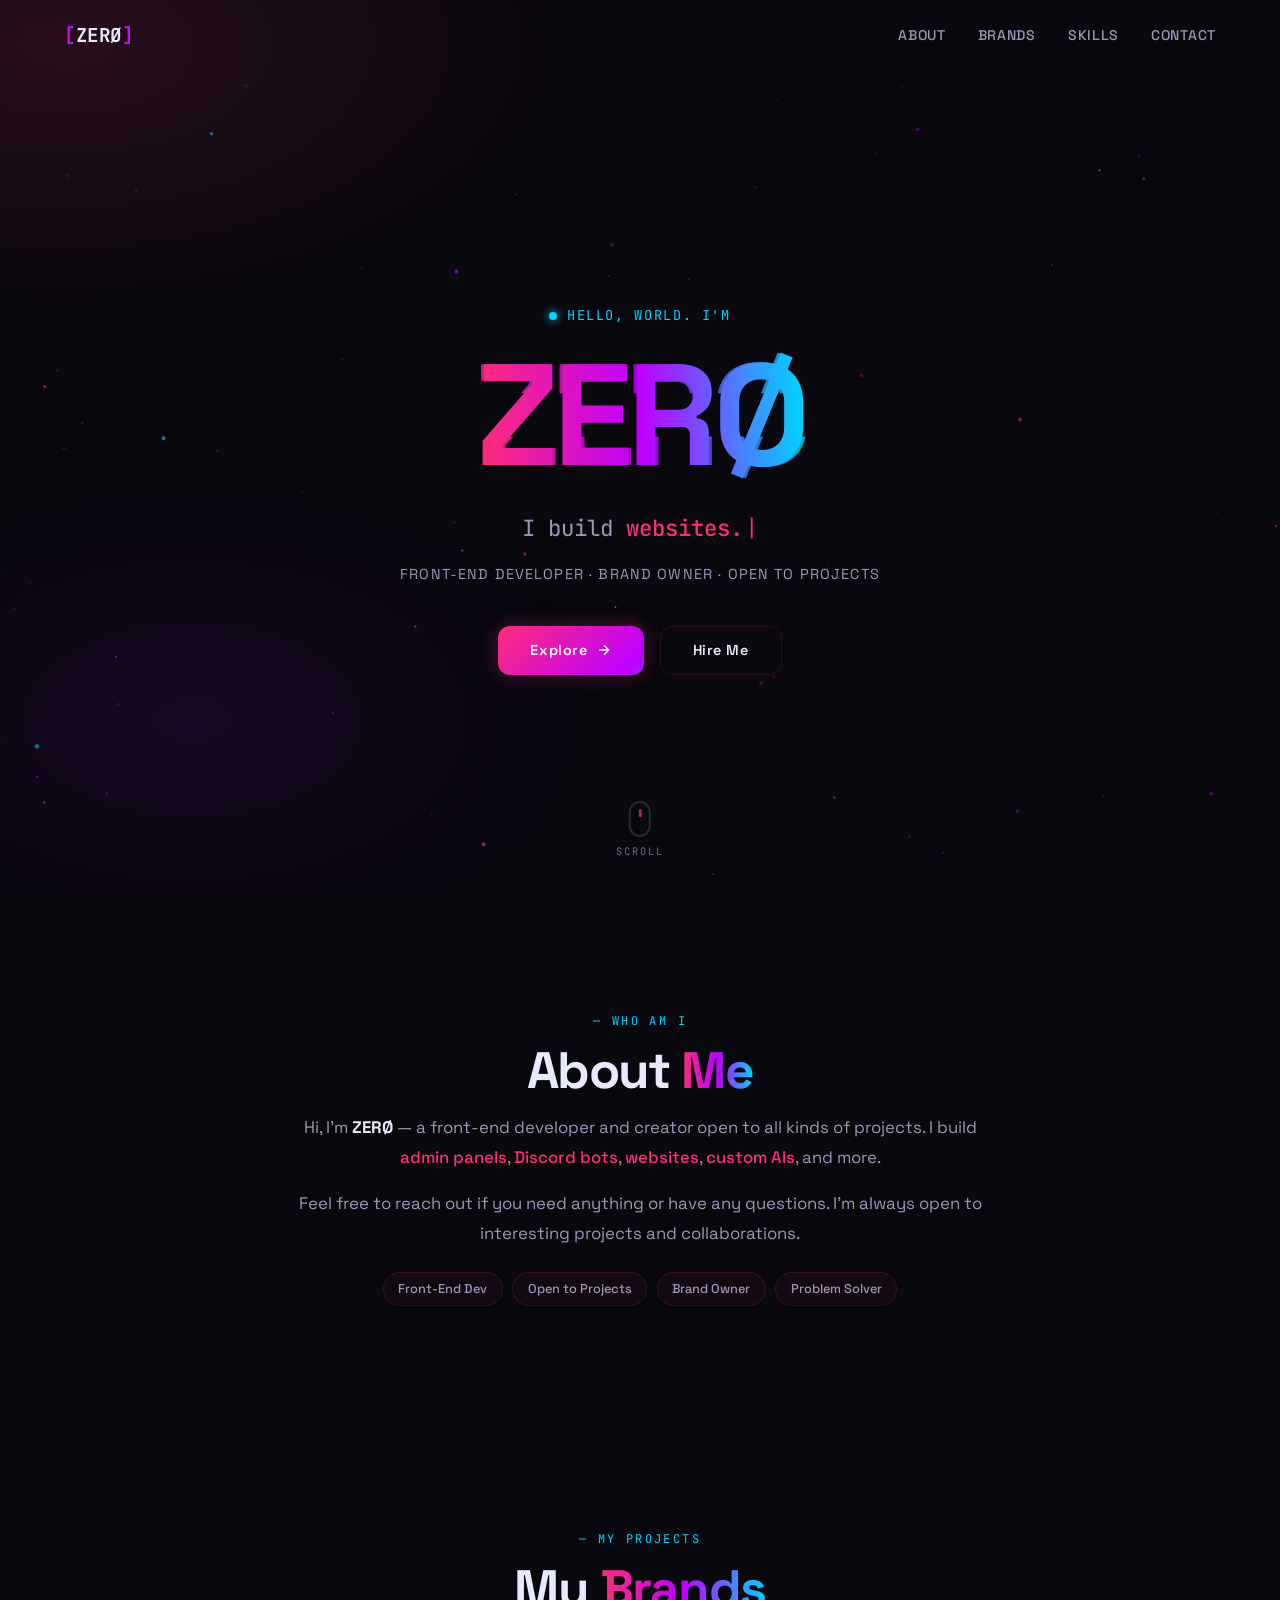
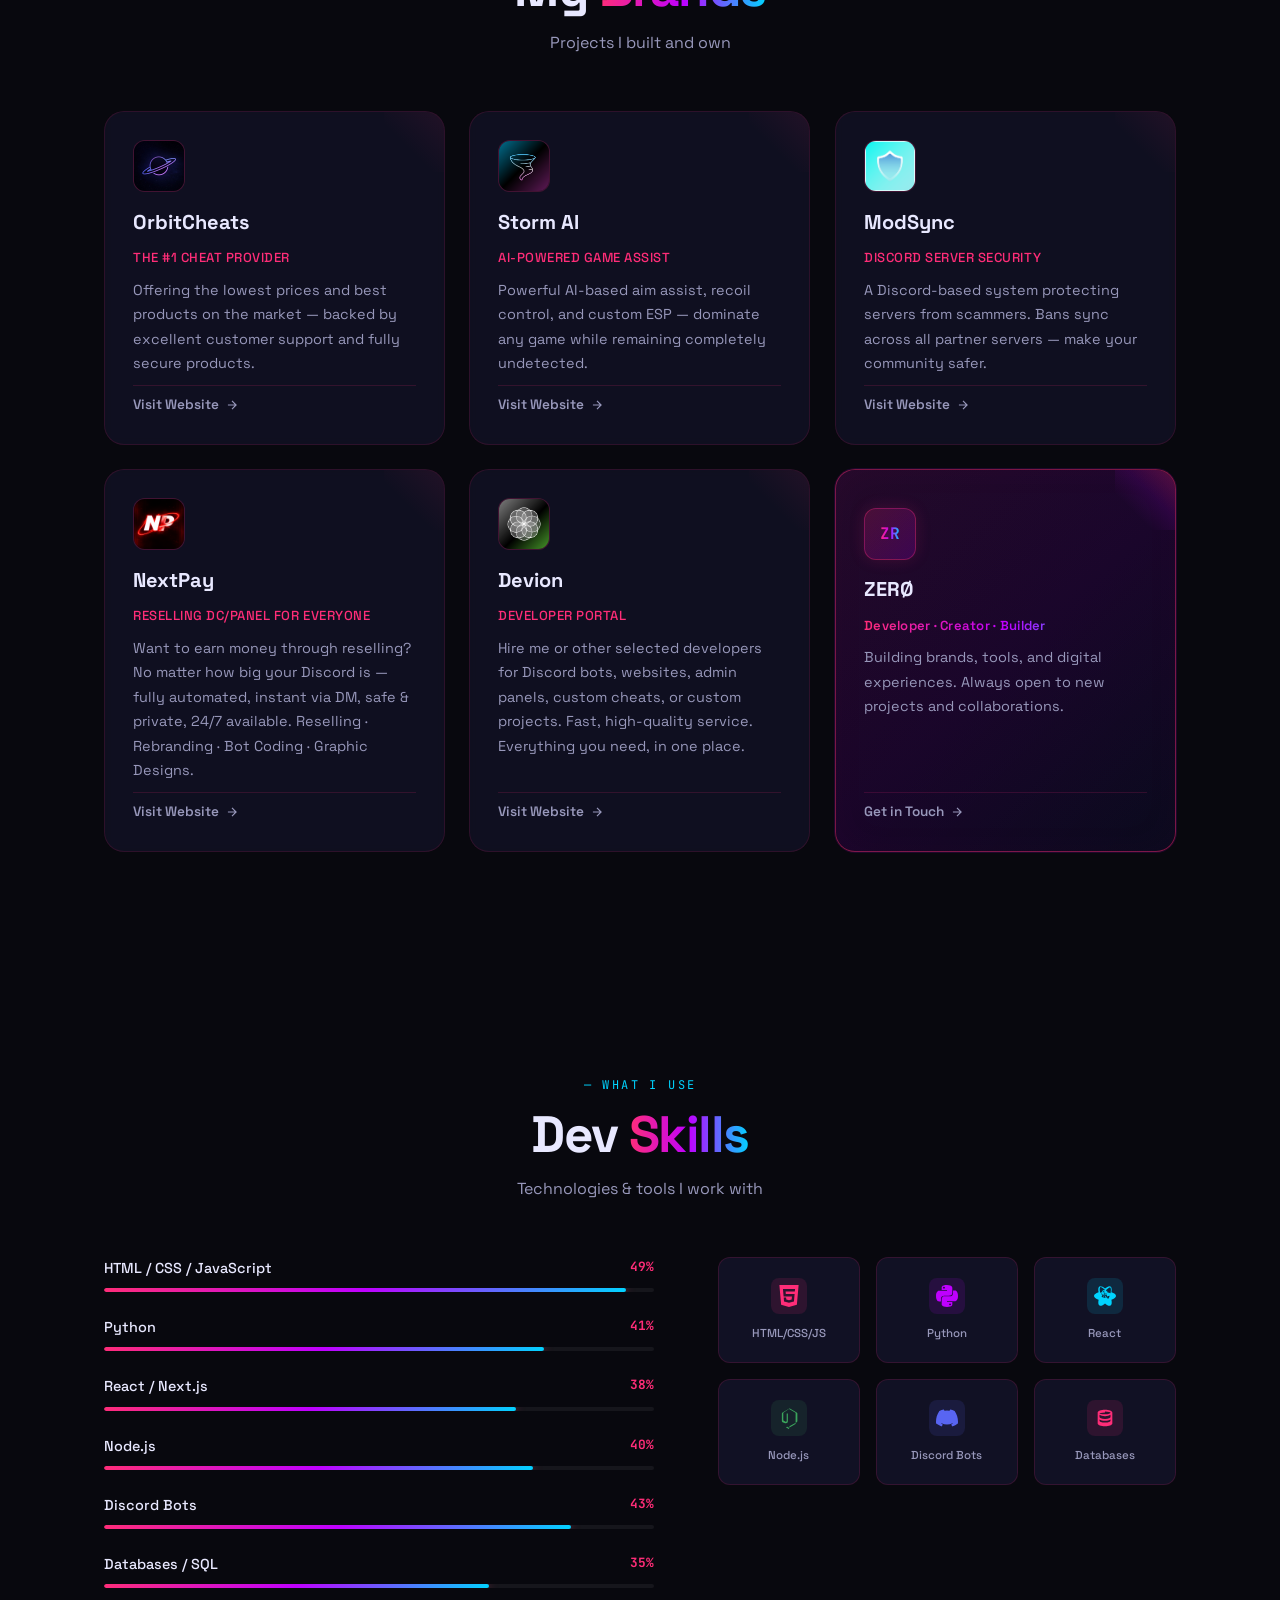
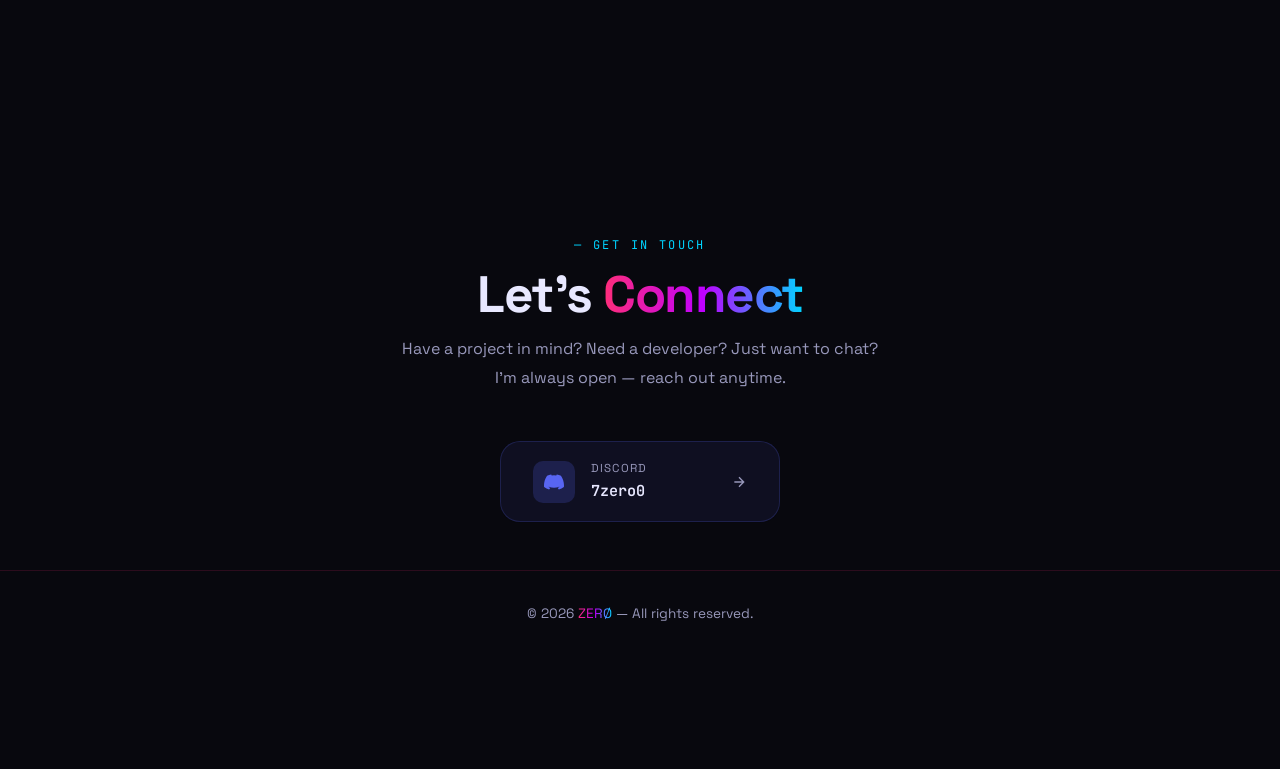
==== commit df40d3e5: "center headings, add ZERO premium card, 3+3 brand grid" ====
--- a/index.html
+++ b/index.html
@@ -219,6 +219,22 @@
           </p>
           <a href="#" class="brand-link" target="_blank" rel="noopener">
             Visit Website
+            <svg viewBox="0 0 24 24" fill="none" stroke="currentColor" stroke-width="2"><path d="M5 12h14M12 5l7 7-7 7"/></svg>
+          </a>
+          <div class="brand-card-corner"></div>
+        </div>
+
+        <!-- ZERØ — Personal -->
+        <div class="brand-card zero-card reveal" style="--delay:1000ms">
+          <div class="brand-card-glow"></div>
+          <div class="brand-logo-wrap zero-logo-wrap">
+            <span class="zero-logo-text">ZR</span>
+          </div>
+          <h3 class="brand-name">ZERØ</h3>
+          <p class="brand-tagline zero-tagline">Developer · Creator · Builder</p>
+          <p class="brand-desc">Building brands, tools, and digital experiences. Always open to new projects and collaborations.</p>
+          <a href="#contact" class="brand-link">
+            Get in Touch
             <svg viewBox="0 0 24 24" fill="none" stroke="currentColor" stroke-width="2"><path d="M5 12h14M12 5l7 7-7 7"/></svg>
           </a>
           <div class="brand-card-corner"></div>
--- a/css/style.css
+++ b/css/style.css
@@ -493,6 +493,7 @@
   letter-spacing: 0.2em;
   text-transform: uppercase;
   margin-bottom: 0.75rem;
+  text-align: center;
 }
 
 .section-title {
@@ -501,12 +502,14 @@
   line-height: 1.1;
   letter-spacing: -0.03em;
   margin-bottom: 0.75rem;
+  text-align: center;
 }
 
 .section-sub {
   font-size: 1rem;
   color: var(--white-muted);
   margin-bottom: 3.5rem;
+  text-align: center;
 }
 
 .gradient-text {
@@ -523,6 +526,8 @@
 
 .about-grid {
   max-width: 700px;
+  margin: 0 auto;
+  text-align: center;
 }
 
 .about-bio {
@@ -543,6 +548,7 @@
   flex-wrap: wrap;
   gap: 0.6rem;
   margin-top: 1.5rem;
+  justify-content: center;
 }
 
 .tag {
@@ -573,16 +579,17 @@
   display: grid;
   grid-template-columns: repeat(6, 1fr);
   gap: 1.5rem;
-  align-items: start;
-}
-
-/* Row 1: 3 equal columns across all 6 */
+  align-items: stretch;
+}
+
+/* Row 1: 3 equal columns */
 .brand-card:nth-child(1) { grid-column: 1 / 3; }
 .brand-card:nth-child(2) { grid-column: 3 / 5; }
 .brand-card:nth-child(3) { grid-column: 5 / 7; }
-/* Row 2: 2 cards centered — columns 2-3 and 4-5 */
-.brand-card:nth-child(4) { grid-column: 2 / 4; }
-.brand-card:nth-child(5) { grid-column: 4 / 6; }
+/* Row 2: 3 equal columns */
+.brand-card:nth-child(4) { grid-column: 1 / 3; }
+.brand-card:nth-child(5) { grid-column: 3 / 5; }
+.brand-card:nth-child(6) { grid-column: 5 / 7; }
 
 .brand-card {
   position: relative;
@@ -616,8 +623,63 @@
 .brand-card:nth-child(2):hover .brand-card-glow { background: radial-gradient(circle at 50% 0%, rgba(191,0,255,0.08) 0%, transparent 70%); }
 .brand-card:nth-child(3):hover { border-color: rgba(0,212,255,0.4); box-shadow: 0 20px 60px rgba(0,0,0,0.4), var(--glow-blue); }
 .brand-card:nth-child(3):hover .brand-card-glow { background: radial-gradient(circle at 50% 0%, rgba(0,212,255,0.08) 0%, transparent 70%); }
-.brand-card:nth-child(4):hover { border-color: rgba(255,45,120,0.4); box-shadow: 0 20px 60px rgba(0,0,0,0.4), var(--glow-pink); }
-.brand-card:nth-child(5):hover { border-color: rgba(191,0,255,0.4); box-shadow: 0 20px 60px rgba(0,0,0,0.4), var(--glow-purple); }
+.brand-card:nth-child(4):hover { border-color: rgba(0,212,255,0.4); box-shadow: 0 20px 60px rgba(0,0,0,0.4), var(--glow-blue); }
+.brand-card:nth-child(4):hover .brand-card-glow { background: radial-gradient(circle at 50% 0%, rgba(0,212,255,0.08) 0%, transparent 70%); }
+.brand-card:nth-child(5):hover { border-color: rgba(255,45,120,0.4); box-shadow: 0 20px 60px rgba(0,0,0,0.4), var(--glow-pink); }
+.brand-card:nth-child(5):hover .brand-card-glow { background: radial-gradient(circle at 50% 0%, rgba(255,45,120,0.08) 0%, transparent 70%); }
+
+/* ── ZERØ Premium Card ── */
+.zero-card {
+  background: linear-gradient(145deg, rgba(22,8,38,0.97) 0%, rgba(10,4,22,0.99) 100%);
+  border: 1px solid rgba(255,45,120,0.45);
+  box-shadow: 0 0 0 1px rgba(191,0,255,0.12), inset 0 0 40px rgba(255,45,120,0.03);
+}
+.zero-card::after {
+  content: '';
+  position: absolute;
+  inset: 0;
+  border-radius: var(--radius-lg);
+  background: linear-gradient(135deg, rgba(255,45,120,0.06) 0%, rgba(191,0,255,0.06) 50%, rgba(0,212,255,0.03) 100%);
+  pointer-events: none;
+  z-index: 0;
+}
+.zero-card > * { position: relative; z-index: 1; }
+.zero-logo-wrap {
+  background: linear-gradient(135deg, rgba(255,45,120,0.18), rgba(191,0,255,0.18)) !important;
+  border: 1px solid rgba(255,45,120,0.35) !important;
+  box-shadow: 0 0 16px rgba(255,45,120,0.15);
+}
+.zero-logo-text {
+  font-family: var(--font-mono);
+  font-weight: 700;
+  font-size: 1rem;
+  background: var(--grad-text);
+  -webkit-background-clip: text;
+  -webkit-text-fill-color: transparent;
+  background-clip: text;
+}
+.zero-tagline {
+  background: var(--grad-text);
+  -webkit-background-clip: text;
+  -webkit-text-fill-color: transparent;
+  background-clip: text;
+  font-weight: 600 !important;
+  text-transform: none !important;
+  letter-spacing: 0.02em !important;
+}
+.zero-card .brand-card-corner {
+  background: linear-gradient(225deg, rgba(255,45,120,0.25) 0%, rgba(191,0,255,0.1) 40%, transparent 70%) !important;
+}
+.zero-card:hover {
+  border-color: rgba(255,45,120,0.75) !important;
+  box-shadow: 0 20px 60px rgba(0,0,0,0.6), 0 0 50px rgba(255,45,120,0.18), 0 0 100px rgba(191,0,255,0.08) !important;
+}
+.zero-card:hover .brand-card-glow {
+  opacity: 1;
+  background: radial-gradient(circle at 50% 0%, rgba(255,45,120,0.12) 0%, rgba(191,0,255,0.06) 50%, transparent 70%) !important;
+}
+.zero-card .brand-link { color: var(--white-muted); }
+.zero-card .brand-link:hover { color: var(--pink); }
 
 .brand-card-corner {
   position: absolute;
@@ -962,7 +1024,8 @@
   .brand-card:nth-child(2) { grid-column: 3 / 5; }
   .brand-card:nth-child(3) { grid-column: 1 / 3; }
   .brand-card:nth-child(4) { grid-column: 3 / 5; }
-  .brand-card:nth-child(5) { grid-column: 2 / 4; }
+  .brand-card:nth-child(5) { grid-column: 1 / 3; }
+  .brand-card:nth-child(6) { grid-column: 3 / 5; }
   .skills-layout { grid-template-columns: 1fr; gap: 2.5rem; }
 }
 
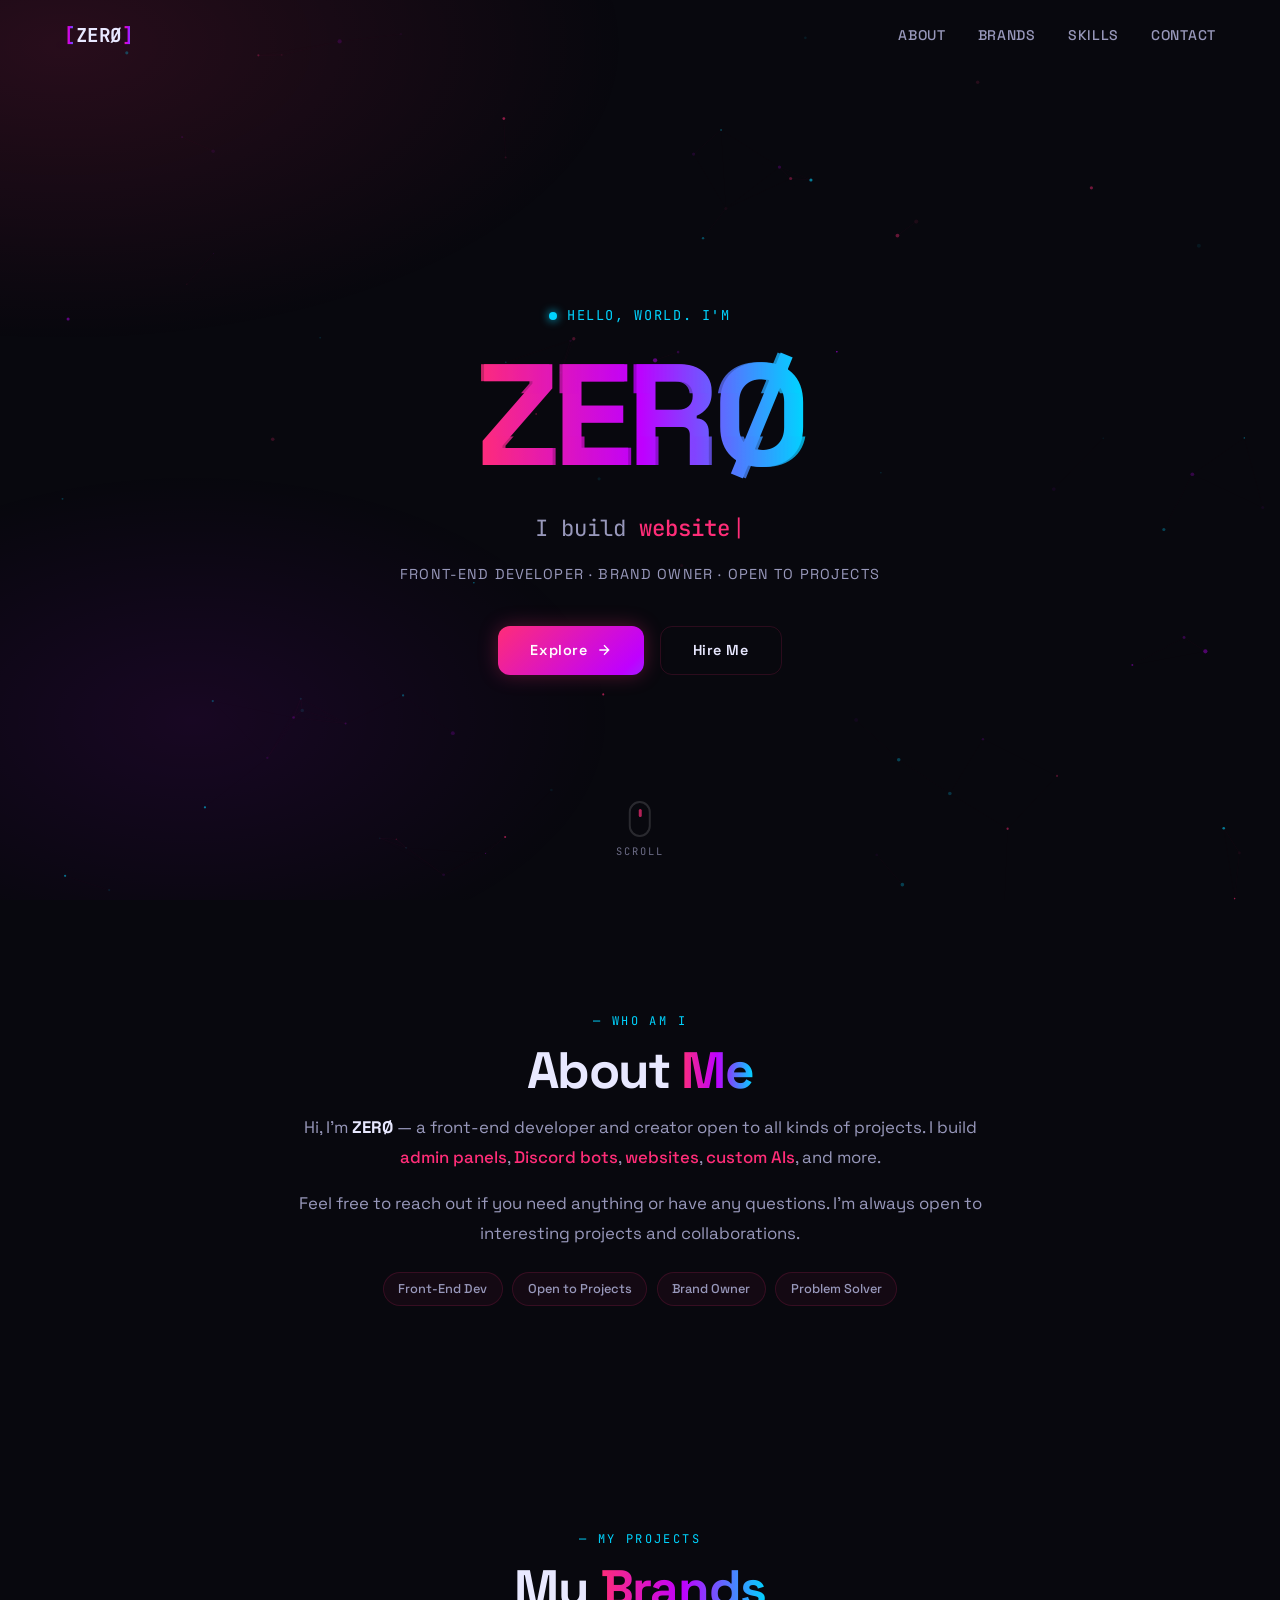
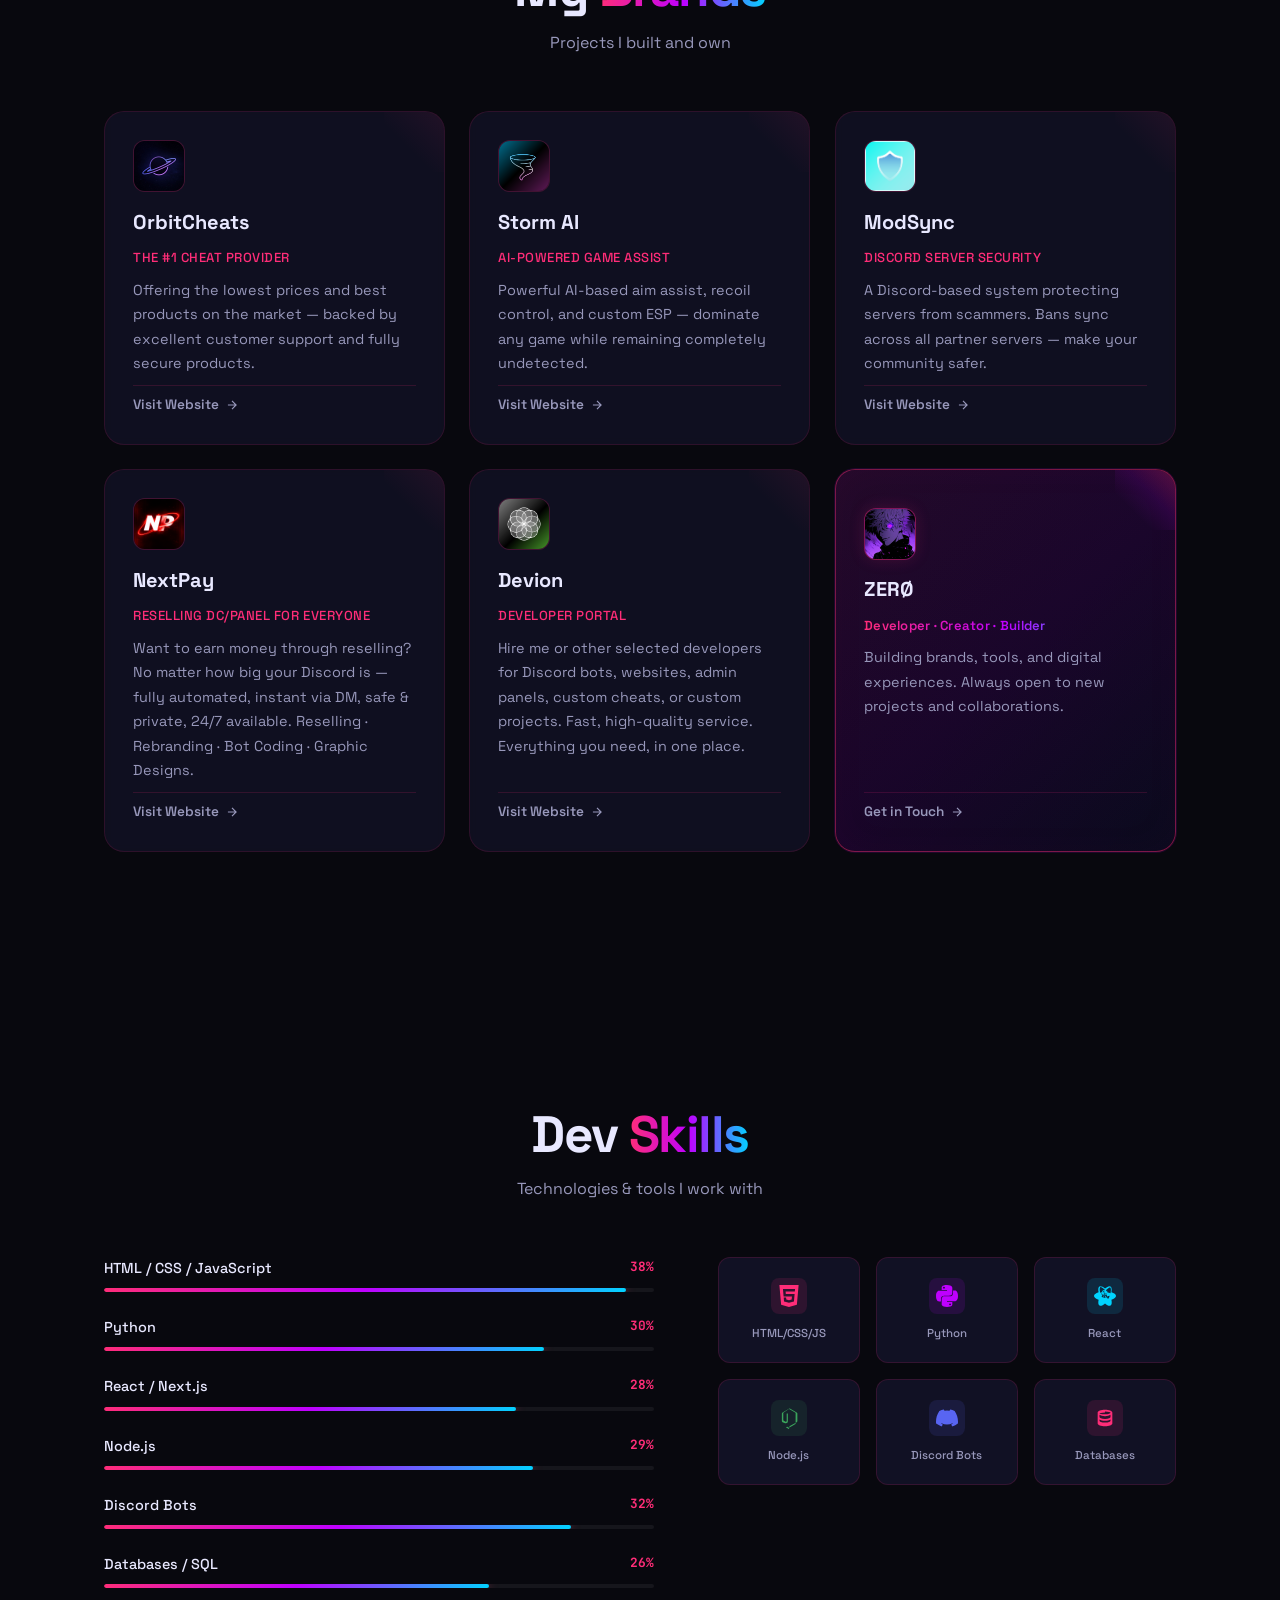
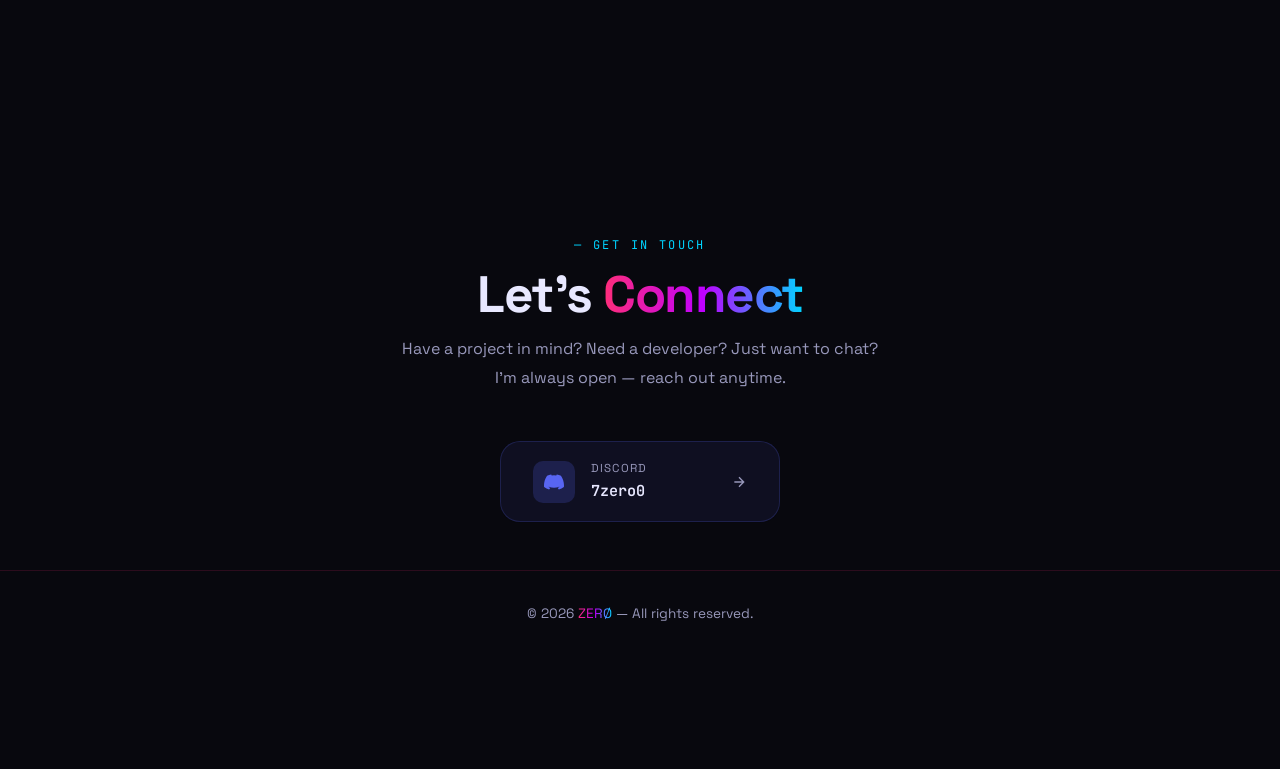
==== commit 21b525cc: "ZERO logo, bidirectional reveal, hero scroll-out animation" ====
--- a/index.html
+++ b/index.html
@@ -228,7 +228,10 @@
         <div class="brand-card zero-card reveal" style="--delay:1000ms">
           <div class="brand-card-glow"></div>
           <div class="brand-logo-wrap zero-logo-wrap">
-            <span class="zero-logo-text">ZR</span>
+            <img src="assets/logos/zerologo.jpg" alt="ZERØ Logo" class="brand-logo-img"
+              onload="this.classList.add('loaded'); this.nextElementSibling.style.display='none'"
+              onerror="this.style.display='none'" />
+            <div class="brand-logo-fallback">ZR</div>
           </div>
           <h3 class="brand-name">ZERØ</h3>
           <p class="brand-tagline zero-tagline">Developer · Creator · Builder</p>
